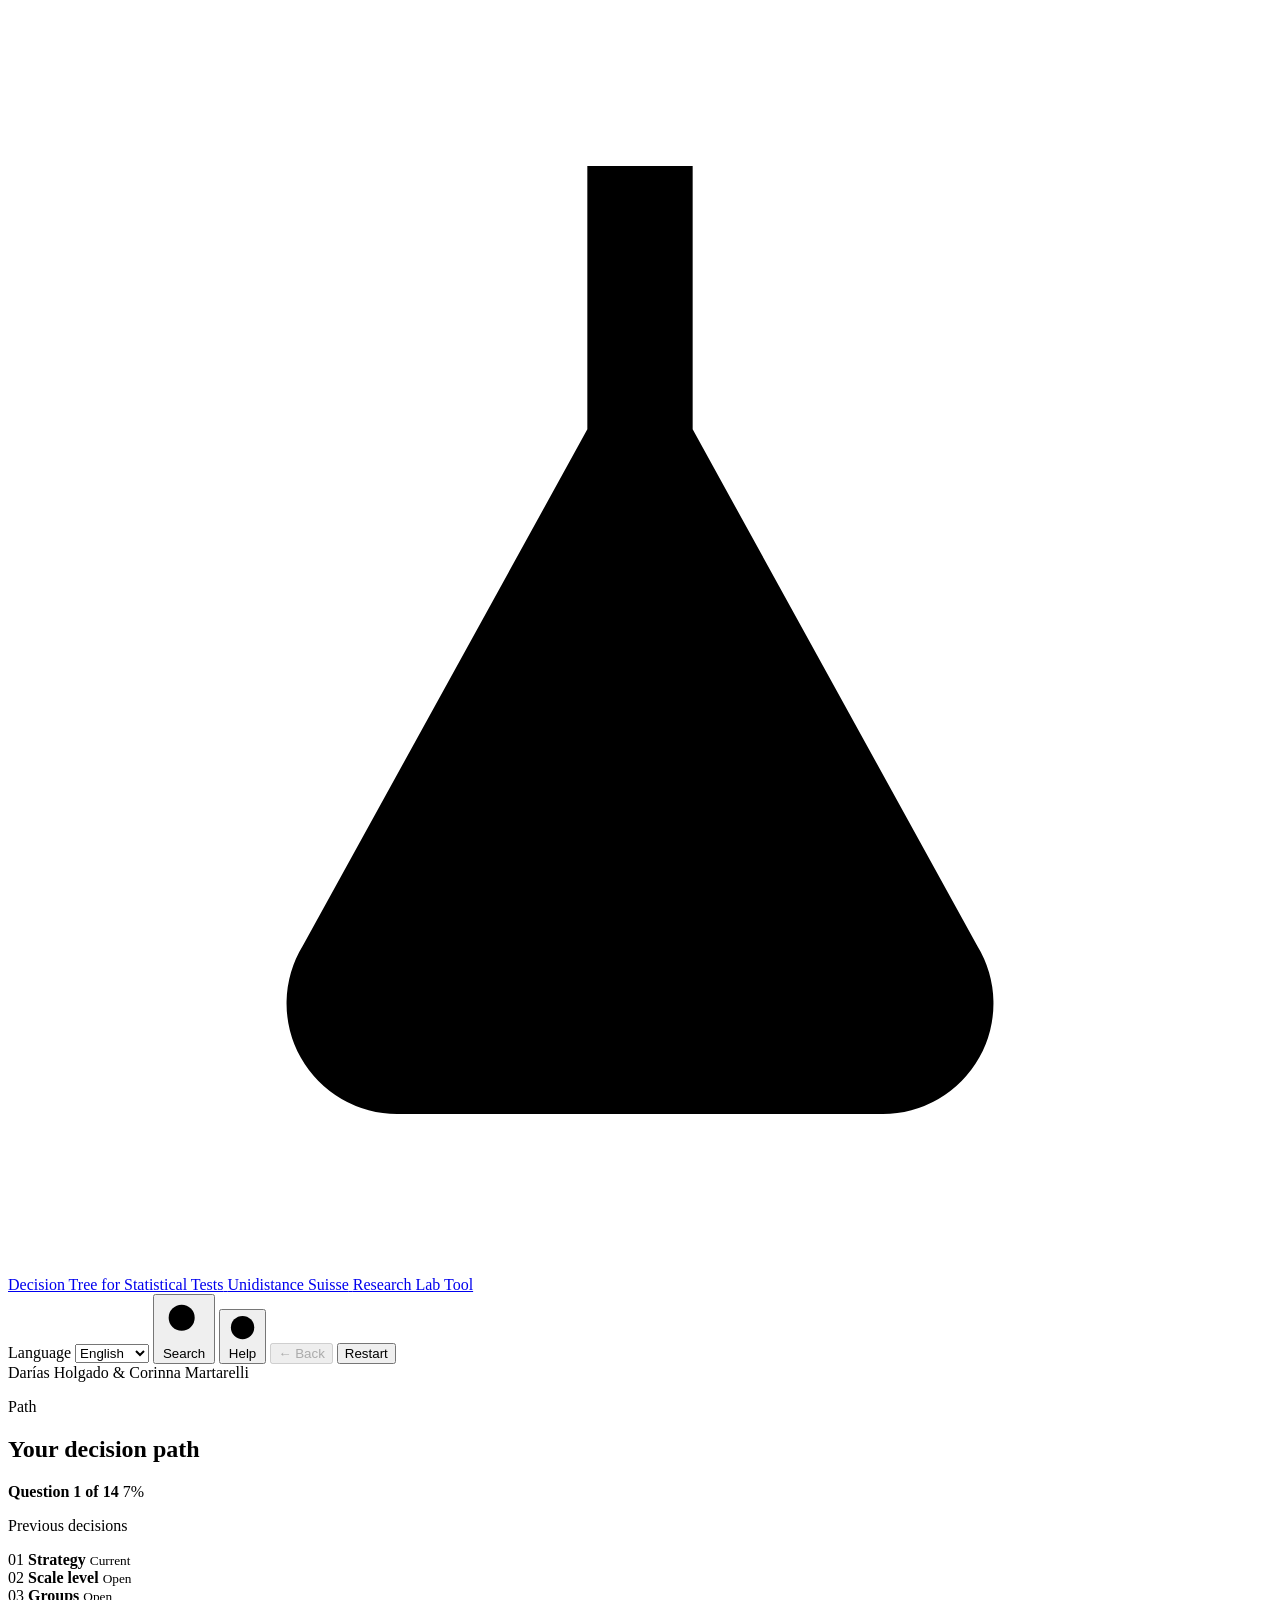
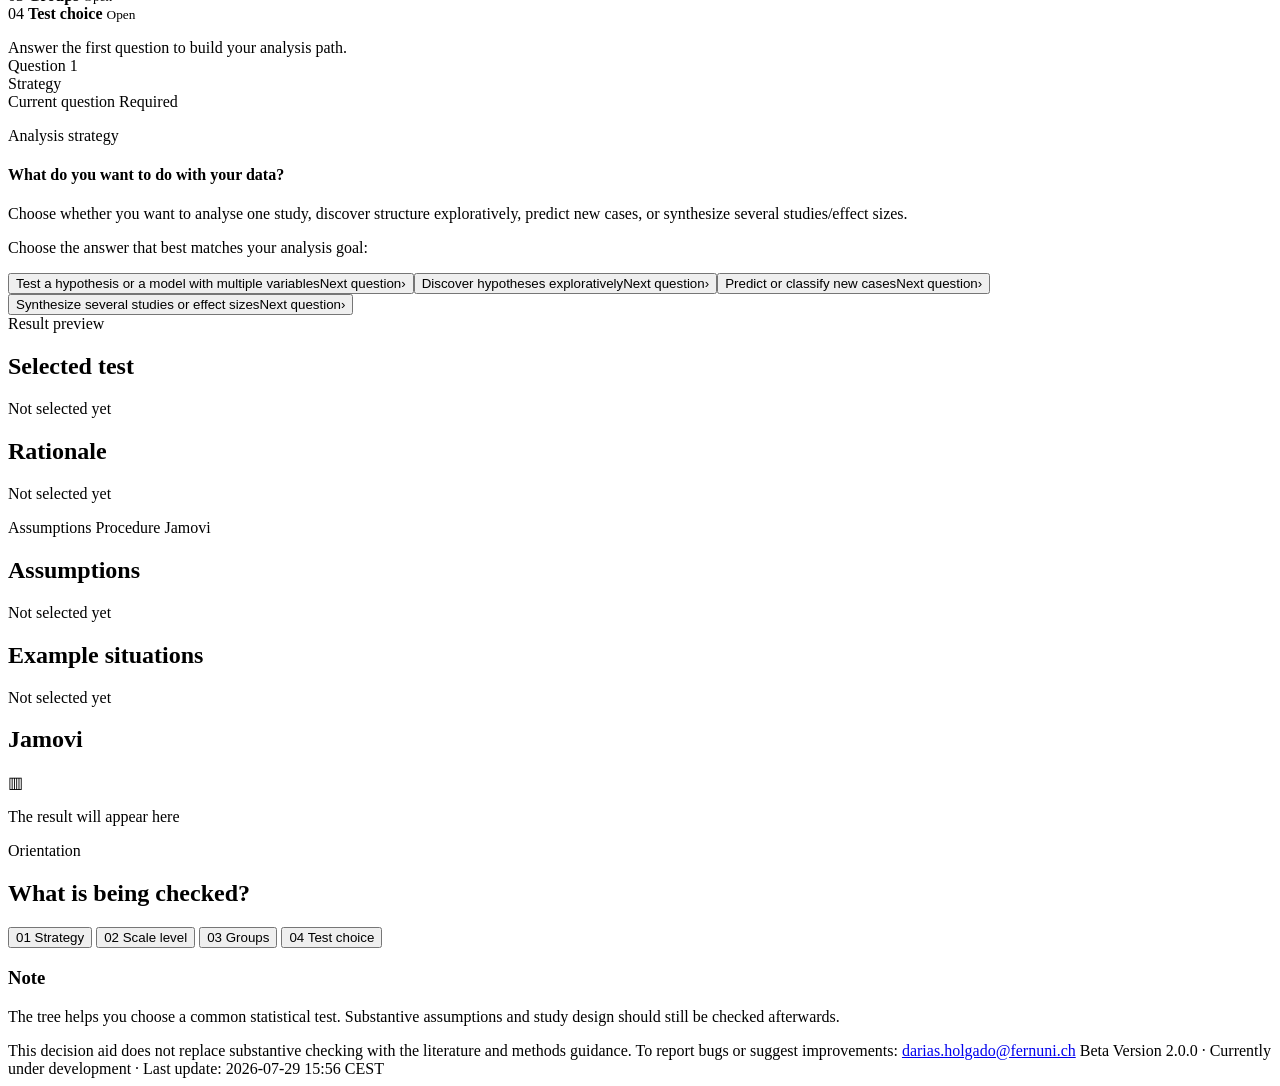
==== index.html @ ed20192e "Update chi-square and nonparametric reporting guidance" ====
<!doctype html>
<html lang="de">
  <head>
    <meta charset="UTF-8" />
    <meta name="viewport" content="width=device-width, initial-scale=1.0" />
    <title>Entscheidungsbaum statistischer Testverfahren</title>
    <link rel="stylesheet" href="styles.css?v=20260802-posthoc-reporting" />
  </head>
  <body>
    <main class="app-shell">
      <header class="topbar">
        <a class="brand" href="#" aria-label="Startseite">
          <span class="brand-mark" aria-hidden="true">
            <svg viewBox="0 0 24 24" aria-hidden="true">
              <path d="M10 3h4" />
              <path d="M11 3v5l-5.4 9.8A2.1 2.1 0 0 0 7.4 21h9.2a2.1 2.1 0 0 0 1.8-3.2L13 8V3" />
              <path d="M8.4 15h7.2" />
              <path d="M10 18h4" />
            </svg>
          </span>
          <span class="brand-copy">
            <span data-i18n="appTitle">Entscheidungsbaum statistischer Testverfahren</span>
            <span data-i18n="institutionLabel">Institut für Psychologie &amp; Sportwissenschaft</span>
          </span>
          <span class="tool-badge" data-i18n="toolBadge">Research Lab Tool</span>
        </a>

        <nav class="top-actions" aria-label="Werkzeuge">
          <label class="language-control" for="languageSelect">
            <span data-i18n="languageLabel">Sprache</span>
            <select id="languageSelect" aria-label="Sprache wählen">
              <option value="de">Deutsch</option>
              <option value="en">English</option>
              <option value="fr">Français</option>
              <option value="es">Español</option>
              <option value="it">Italiano</option>
            </select>
          </label>
          <button class="icon-button" id="searchButton" type="button" aria-label="Test suchen" title="Test suchen">
            <svg viewBox="0 0 24 24" aria-hidden="true">
              <circle cx="10.8" cy="10.8" r="6.8" />
              <path d="M16 16l4 4" />
            </svg>
            <span data-i18n="searchShort">Suchen</span>
          </button>
          <button class="icon-button" id="helpButton" type="button" aria-label="Hilfe öffnen" title="Hilfe">
            <svg viewBox="0 0 24 24" aria-hidden="true">
              <path d="M9.6 9a2.6 2.6 0 1 1 3.8 2.3c-.9.5-1.4 1.1-1.4 2.2" />
              <path d="M12 17.8h.01" />
              <circle cx="12" cy="12" r="9" />
            </svg>
            <span data-i18n="helpShort">Hilfe</span>
          </button>
          <button class="text-button" id="backButton" type="button">
            <span aria-hidden="true">←</span>
            <span data-i18n="back">Zurück</span>
          </button>
          <button class="text-button primary" id="resetButton" type="button">
            <span data-i18n="reset">Neu starten</span>
          </button>
          <div class="authors-badge" aria-label="Authors">Darías Holgado &amp; Corinna Martarelli</div>
        </nav>
      </header>

      <section class="workspace" aria-label="Interaktiver Entscheidungsbaum">
        <aside class="history-panel" aria-labelledby="historyHeading">
          <div class="panel-heading">
            <p data-i18n="pathLabel">Pfad</p>
            <h2 id="historyHeading" data-i18n="historyHeading">Ihr Entscheidungspfad</h2>
          </div>
          <div class="path-progress">
            <div>
              <strong id="pathProgressLabel">Frage 1</strong>
              <span id="pathProgressPercent">8%</span>
            </div>
            <div class="progress-track compact" aria-hidden="true">
              <span id="pathProgressFill"></span>
            </div>
          </div>
          <p class="rail-label" data-i18n="previousDecisionsLabel">Bisherige Entscheidungen</p>
          <div class="lab-path-steps" aria-hidden="true">
            <div class="lab-path-step active" data-stage="goal">
              <span>01</span>
              <strong data-i18n="matrixGoal">Strategie</strong>
              <small data-i18n="stageCurrent">Aktuell</small>
            </div>
            <div class="lab-path-step" data-stage="scale">
              <span>02</span>
              <strong data-i18n="matrixScale">Skalenniveau</strong>
              <small data-i18n="stageOpen">Noch offen</small>
            </div>
            <div class="lab-path-step" data-stage="groups">
              <span>03</span>
              <strong data-i18n="matrixGroups">Gruppen</strong>
              <small data-i18n="stageOpen">Noch offen</small>
            </div>
            <div class="lab-path-step" data-stage="result">
              <span>04</span>
              <strong data-i18n="matrixResult">Testwahl</strong>
              <small data-i18n="stageOpen">Noch offen</small>
            </div>
          </div>
          <ol class="history-list" id="historyList"></ol>
          <div class="empty-history" id="emptyHistory" data-i18n="emptyHistory">
            Beantworten Sie die erste Frage, um Ihren Analysepfad aufzubauen.
          </div>
        </aside>

        <section class="decision-stage">
          <div class="progress-strip">
            <span id="stepLabel">Frage 1</span>
            <div class="progress-track" aria-hidden="true">
              <span id="progressFill"></span>
            </div>
            <span id="modeLabel">Start</span>
          </div>

          <article class="question-panel" id="questionPanel">
            <div class="panel-topline">
              <span data-i18n="currentQuestionLabel">Aktuelle Frage</span>
              <span class="required-badge" data-i18n="requiredBadge">Pflichtangabe</span>
            </div>
            <div class="current-node">
              <div class="node-marker" aria-hidden="true">
                <span></span>
              </div>
              <div class="question-copy">
                <p class="section-label" id="questionArea">Ausgangspunkt</p>
                <h1 id="questionText"></h1>
                <p id="questionHint"></p>
              </div>
            </div>

            <div class="tree-junction" aria-hidden="true">
              <span></span>
            </div>

            <p class="answer-instruction" data-i18n="answerInstruction">Wählen Sie die Antwort, die am besten zu Ihrem Analyseziel passt:</p>
            <div class="answers" id="answers"></div>
          </article>

          <article class="method-preview" id="methodPreview">
            <div class="panel-topline">
              <span data-i18n="previewHeading">Ergebnisvorschau</span>
            </div>
            <div class="preview-grid">
              <section>
                <h2 data-i18n="selectedTestLabel">Ausgewählter Test</h2>
                <p data-i18n="previewPlaceholder">Noch nicht ausgewählt</p>
                <h2 data-i18n="reasonLabel">Begründung</h2>
                <p data-i18n="previewPlaceholder">Noch nicht ausgewählt</p>
              </section>
              <section>
                <div class="preview-tabs" aria-hidden="true">
                  <span data-i18n="assumptionsHeading">Voraussetzungen</span>
                  <span data-i18n="procedureHeading">Umsetzung</span>
                  <span>Jamovi</span>
                </div>
                <div class="preview-box">
                  <h2 data-i18n="assumptionsHeading">Voraussetzungen</h2>
                  <p data-i18n="previewPlaceholder">Noch nicht ausgewählt</p>
                  <h2 data-i18n="scenarioHeading">Beispielsituationen</h2>
                  <p data-i18n="previewPlaceholder">Noch nicht ausgewählt</p>
                </div>
              </section>
              <section class="preview-screenshot">
                <h2>Jamovi</h2>
                <div>
                  <span aria-hidden="true">▥</span>
                  <p data-i18n="screenshotPreviewPlaceholder">Screenshot wird hier angezeigt</p>
                </div>
              </section>
            </div>
          </article>

          <article class="result-panel" id="resultPanel" hidden>
            <div class="result-node">
              <div class="node-marker result-marker" aria-hidden="true">
                <span></span>
              </div>
              <div class="result-heading">
                <p class="section-label" data-i18n="recommendedLabel">Empfohlenes Verfahren</p>
                <h1 id="resultTitle"></h1>
                <p id="resultSummary"></p>
              </div>
            </div>
            <div class="result-grid">
              <section>
                <h2 data-i18n="assumptionsHeading">Voraussetzungen</h2>
                <ul id="assumptionsList"></ul>
              </section>
              <section class="procedure-section">
                <div class="procedure-heading">
                  <h2 data-i18n="procedureHeading">Umsetzung</h2>
                  <label class="procedure-control" for="procedureSelect">
                    <span data-i18n="procedureToolLabel">Ausgabe</span>
                    <select id="procedureSelect">
                      <option value="jamovi">Jamovi</option>
                      <option value="r">R</option>
                    </select>
                  </label>
                </div>
                <pre class="procedure-output"><code id="procedureOutput"></code></pre>
              </section>
              <section class="scenario-section" id="scenarioSection">
                <h2 data-i18n="scenarioHeading">Beispielsituationen</h2>
                <div class="scenario-list" id="scenarioList"></div>
              </section>
              <section class="apa-section" id="apaSection">
                <h2 id="apaHeading">APA-Bericht</h2>
                <div class="apa-list" id="apaReportList"></div>
              </section>
            </div>
            <figure class="jamovi-screenshot" id="jamoviScreenshot" hidden>
              <img id="jamoviScreenshotImage" alt="">
              <figcaption id="jamoviScreenshotCaption" data-i18n="jamoviScreenshotCaption">Jamovi-GUI-Screenshot für dieses Verfahren.</figcaption>
            </figure>
            <div class="result-actions">
              <button class="text-button primary" id="copyButton" type="button" data-i18n="copyResult">Ergebnis kopieren</button>
              <button class="text-button" id="exploreButton" type="button" data-i18n="exploreAlternatives">Alternativen ansehen</button>
            </div>
          </article>
        </section>

        <aside class="reference-panel" aria-label="Orientierung">
          <div class="panel-heading">
            <p data-i18n="orientationLabel">Orientierung</p>
            <h2 data-i18n="orientationHeading">Was wird geprüft?</h2>
          </div>
          <div class="reference-matrix">
            <button class="matrix-cell active" type="button" data-jump="goal">
              <span>01</span>
              <span data-i18n="matrixGoal">Strategie</span>
            </button>
            <button class="matrix-cell" type="button" data-jump="scale">
              <span>02</span>
              <span data-i18n="matrixScale">Skalenniveau</span>
            </button>
            <button class="matrix-cell" type="button" data-jump="groups">
              <span>03</span>
              <span data-i18n="matrixGroups">Gruppen</span>
            </button>
            <button class="matrix-cell" type="button" data-jump="result">
              <span>04</span>
              <span data-i18n="matrixResult">Testwahl</span>
            </button>
          </div>
          <div class="note-box">
            <h3 data-i18n="noteHeading">Hinweis</h3>
            <p data-i18n="noteText">
              Der Baum unterstützt bei der Auswahl eines üblichen statistischen Tests.
              Fachliche Annahmen und Studiendesign sollten anschließend geprüft werden.
            </p>
          </div>
        </aside>
      </section>
      <footer class="lab-footer">
        <span data-i18n="footerNote">Diese Entscheidungshilfe ersetzt nicht die inhaltliche Prüfung durch Fachliteratur und Methodenlehre.</span>
        <span class="footer-contact">
          <span data-i18n="footerContact">Fehler oder Verbesserungsvorschläge:</span>
          <a href="mailto:darias.holgado@fernuni.ch">darias.holgado@fernuni.ch</a>
        </span>
        <span>Beta Version 2.0.0 · Currently under development · Last update: 2026-07-29 15:56 CEST</span>
      </footer>
    </main>

    <dialog class="search-dialog" id="searchDialog" aria-labelledby="searchTitle">
      <button class="icon-button close-dialog" id="closeSearchButton" type="button" aria-label="Suche schließen" title="Schließen">
        <svg viewBox="0 0 24 24" aria-hidden="true">
          <path d="M6 6l12 12" />
          <path d="M18 6L6 18" />
        </svg>
      </button>
      <h2 id="searchTitle" data-i18n="searchTitle">Test direkt suchen</h2>
      <p data-i18n="searchIntro">Suchen Sie nach einem Test oder Verfahren und öffnen Sie die Empfehlung direkt.</p>
      <label class="search-field" for="searchInput">
        <span data-i18n="searchLabel">Test oder Stichwort</span>
        <input id="searchInput" type="search" autocomplete="off" spellcheck="false" />
      </label>
      <div class="search-results" id="searchResults" role="listbox"></div>
      <p class="search-empty" id="searchEmpty" data-i18n="searchEmpty" hidden>Kein passender Test gefunden.</p>
    </dialog>

    <dialog class="help-dialog" id="helpDialog" aria-labelledby="helpTitle">
      <button class="icon-button close-dialog" id="closeHelpButton" type="button" aria-label="Hilfe schließen" title="Schließen">
        <svg viewBox="0 0 24 24" aria-hidden="true">
          <path d="M6 6l12 12" />
          <path d="M18 6L6 18" />
        </svg>
      </button>
      <h2 id="helpTitle" data-i18n="helpTitle">So verwenden Sie den Entscheidungsbaum</h2>
      <p data-i18n="helpIntro">
        Wählen Sie jeweils die Antwort, die zu Ihrer Forschungsfrage passt. Der
        Pfad links bleibt sichtbar, damit Sie nachvollziehen können, warum ein
        Test vorgeschlagen wird.
      </p>
      <div class="help-columns">
        <section>
          <h3 data-i18n="helpGoodHeading">Gute Eingaben</h3>
          <p data-i18n="helpGoodText">Klären Sie vorab abhängige Variable, Skalenniveau, Anzahl Gruppen und ob Messungen verbunden sind.</p>
        </section>
        <section>
          <h3 data-i18n="helpLimitsHeading">Grenzen</h3>
          <p data-i18n="helpLimitsText">Der Baum ersetzt keine Prüfung von Verteilung, Stichprobengröße, Ausreißern oder Modellannahmen.</p>
        </section>
      </div>
    </dialog>

    <dialog class="assumption-dialog" id="assumptionDialog" aria-labelledby="assumptionDialogTitle">
      <button class="icon-button close-dialog" id="closeAssumptionButton" type="button" aria-label="Close assumption details" title="Close">
        <svg viewBox="0 0 24 24" aria-hidden="true">
          <path d="M6 6l12 12" />
          <path d="M18 6L6 18" />
        </svg>
      </button>
      <p class="dialog-kicker" id="assumptionDialogKicker">Assumption</p>
      <h2 id="assumptionDialogTitle"></h2>
      <p class="assumption-dialog-summary" id="assumptionDialogSummary"></p>
      <section class="assumption-dialog-section" id="assumptionCheckSection" hidden>
        <h3 id="assumptionCheckHeading">How to check</h3>
        <p id="assumptionCheckText"></p>
      </section>
      <section class="assumption-dialog-section" id="assumptionReportSection" hidden>
        <h3 id="assumptionReportHeading">What to report</h3>
        <p id="assumptionReportText"></p>
      </section>
    </dialog>

    <div class="toast" id="toast" role="status" aria-live="polite"></div>
    <script src="translations-extra.js?v=20260802-posthoc-reporting"></script>
    <script src="scenarios.js?v=20260802-posthoc-reporting"></script>
    <script src="procedure-translations.js?v=20260802-posthoc-reporting"></script>
    <script src="apa-reporting.js?v=20260802-posthoc-reporting"></script>
    <script src="assumptions-details.js?v=20260802-posthoc-reporting"></script>
    <script src="app.js?v=20260802-posthoc-reporting"></script>
  </body>
</html>
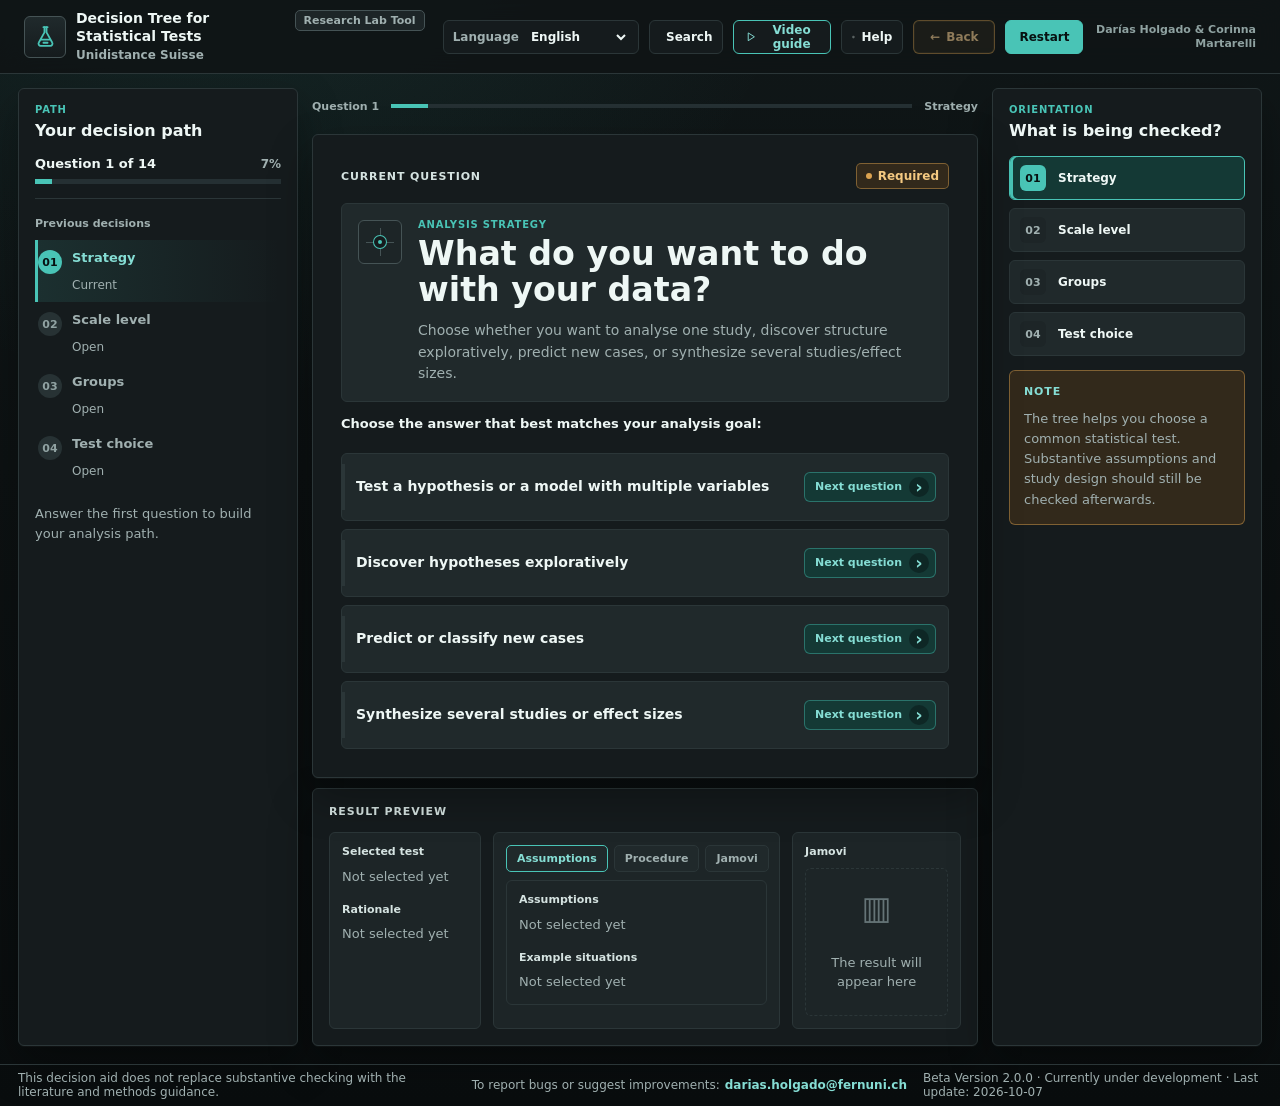
==== commit 9270bbad: "Add multilingual video guide to website" ====
--- a/index.html
+++ b/index.html
@@ -4,7 +4,7 @@
     <meta charset="UTF-8" />
     <meta name="viewport" content="width=device-width, initial-scale=1.0" />
     <title>Entscheidungsbaum statistischer Testverfahren</title>
-    <link rel="stylesheet" href="styles.css?v=20260802-posthoc-reporting" />
+    <link rel="stylesheet" href="styles.css?v=20261007-video-guide" />
   </head>
   <body>
     <main class="app-shell">
@@ -43,6 +43,12 @@
             </svg>
             <span data-i18n="searchShort">Suchen</span>
           </button>
+          <button class="icon-button" id="videoGuideButton" type="button" aria-label="Videoanleitung" title="Videoanleitung">
+            <svg viewBox="0 0 24 24" aria-hidden="true">
+              <path d="M8 5v14l11-7z" />
+            </svg>
+            <span data-i18n="videoGuideShort">Video</span>
+          </button>
           <button class="icon-button" id="helpButton" type="button" aria-label="Hilfe öffnen" title="Hilfe">
             <svg viewBox="0 0 24 24" aria-hidden="true">
               <path d="M9.6 9a2.6 2.6 0 1 1 3.8 2.3c-.9.5-1.4 1.1-1.4 2.2" />
@@ -260,7 +266,7 @@
           <span data-i18n="footerContact">Fehler oder Verbesserungsvorschläge:</span>
           <a href="mailto:darias.holgado@fernuni.ch">darias.holgado@fernuni.ch</a>
         </span>
-        <span>Beta Version 2.0.0 · Currently under development · Last update: 2026-07-29 15:56 CEST</span>
+        <span>Beta Version 2.0.0 · Currently under development · Last update: 2026-10-07</span>
       </footer>
     </main>
 
@@ -294,6 +300,11 @@
         Pfad links bleibt sichtbar, damit Sie nachvollziehen können, warum ein
         Test vorgeschlagen wird.
       </p>
+      <div class="guide-video-block">
+        <h3 id="videoGuideHeading" data-i18n="videoGuideTitle">Videoanleitung</h3>
+        <video id="guideVideo" controls preload="none" playsinline poster="assets/video/guide-poster-en.jpg" aria-labelledby="videoGuideHeading"></video>
+        <p id="videoLanguageNote" hidden></p>
+      </div>
       <div class="help-columns">
         <section>
           <h3 data-i18n="helpGoodHeading">Gute Eingaben</h3>
@@ -327,11 +338,11 @@
     </dialog>
 
     <div class="toast" id="toast" role="status" aria-live="polite"></div>
-    <script src="translations-extra.js?v=20260802-posthoc-reporting"></script>
+    <script src="translations-extra.js?v=20261007-video-guide"></script>
     <script src="scenarios.js?v=20260802-posthoc-reporting"></script>
     <script src="procedure-translations.js?v=20260802-posthoc-reporting"></script>
     <script src="apa-reporting.js?v=20260802-posthoc-reporting"></script>
     <script src="assumptions-details.js?v=20260802-posthoc-reporting"></script>
-    <script src="app.js?v=20260802-posthoc-reporting"></script>
+    <script src="app.js?v=20261007-video-guide"></script>
   </body>
 </html>
--- a/styles.css
+++ b/styles.css
@@ -0,0 +1,1767 @@
+:root {
+  color-scheme: dark;
+  --bg: #0d1213;
+  --surface: #151b1d;
+  --surface-soft: #1d2527;
+  --surface-raised: #20292b;
+  --ink: #eef7f5;
+  --muted: #a0b0b0;
+  --line: #2b3638;
+  --line-strong: #455355;
+  --teal: #49c4b6;
+  --teal-strong: #85ddd4;
+  --teal-soft: #143935;
+  --amber: #dca350;
+  --amber-soft: #32291b;
+  --red: #dc6e62;
+  --shadow: 0 18px 44px rgba(0, 0, 0, 0.32);
+  --radius: 6px;
+  --font: Inter, ui-sans-serif, system-ui, -apple-system, BlinkMacSystemFont, "Segoe UI", sans-serif;
+}
+
+* {
+  box-sizing: border-box;
+}
+
+[hidden] {
+  display: none !important;
+}
+
+html {
+  min-height: 100%;
+  background: var(--bg);
+}
+
+body {
+  min-height: 100vh;
+  width: 100%;
+  max-width: 100%;
+  margin: 0;
+  background:
+    radial-gradient(circle at 18% -18%, rgba(73, 196, 182, 0.12), transparent 36%),
+    linear-gradient(180deg, #101718 0%, var(--bg) 42%, #090d0e 100%);
+  color: var(--ink);
+  font-family: var(--font);
+  letter-spacing: 0;
+  overflow-x: hidden;
+}
+
+button {
+  font: inherit;
+}
+
+.app-shell {
+  min-height: 100vh;
+  width: 100%;
+  max-width: 100vw;
+  overflow-x: hidden;
+  display: grid;
+  grid-template-rows: auto 1fr auto;
+}
+
+.topbar {
+  min-height: 58px;
+  padding: 10px 24px;
+  display: flex;
+  align-items: center;
+  justify-content: space-between;
+  gap: 18px;
+  background: rgba(15, 21, 22, 0.94);
+  border-bottom: 1px solid var(--line);
+  backdrop-filter: blur(14px);
+  position: sticky;
+  top: 0;
+  z-index: 5;
+}
+
+.brand {
+  display: inline-flex;
+  align-items: center;
+  gap: 10px;
+  min-width: 0;
+  color: var(--ink);
+  font-size: 14px;
+  font-weight: 760;
+  line-height: 1.25;
+  text-decoration: none;
+}
+
+.brand-copy {
+  display: grid;
+  gap: 3px;
+  min-width: 0;
+}
+
+.brand-copy span:first-child {
+  color: var(--ink);
+  font-weight: 780;
+  overflow-wrap: anywhere;
+}
+
+.brand-copy span:last-child {
+  color: var(--muted);
+  font-size: 12px;
+  font-weight: 560;
+}
+
+.brand-mark {
+  width: 42px;
+  height: 42px;
+  flex: 0 0 42px;
+  display: grid;
+  place-items: center;
+  border: 1px solid var(--line-strong);
+  border-radius: var(--radius);
+  background: linear-gradient(180deg, #202a2c, var(--surface));
+  position: relative;
+}
+
+.brand-mark svg {
+  width: 25px;
+  height: 25px;
+  fill: none;
+  stroke: var(--teal);
+  stroke-width: 1.7;
+  stroke-linecap: round;
+  stroke-linejoin: round;
+}
+
+.tool-badge {
+  align-self: start;
+  padding: 3px 8px;
+  border: 1px solid var(--line-strong);
+  border-radius: 5px;
+  background: var(--surface-soft);
+  color: var(--muted);
+  font-size: 11px;
+  font-weight: 760;
+  line-height: 1.2;
+  white-space: nowrap;
+}
+
+.top-actions,
+.result-actions {
+  display: flex;
+  align-items: center;
+  gap: 10px;
+  min-width: 0;
+}
+
+.authors-badge {
+  max-width: 210px;
+  color: #8fa2a1;
+  font-size: 11px;
+  font-weight: 680;
+  line-height: 1.25;
+  text-align: right;
+}
+
+.language-control {
+  min-height: 34px;
+  display: inline-flex;
+  align-items: center;
+  gap: 8px;
+  padding: 0 9px;
+  border: 1px solid var(--line);
+  border-radius: var(--radius);
+  background: var(--surface);
+  color: var(--muted);
+  font-size: 12px;
+  font-weight: 720;
+}
+
+.language-control select {
+  min-width: 102px;
+  border: 0;
+  background: transparent;
+  color: var(--ink);
+  font: inherit;
+  font-weight: 760;
+  outline: none;
+}
+
+.icon-button,
+.text-button {
+  min-height: 34px;
+  border: 1px solid var(--line);
+  border-radius: var(--radius);
+  background: var(--surface);
+  color: var(--ink);
+  cursor: pointer;
+  transition: border-color 160ms ease, transform 160ms ease, background 160ms ease, color 160ms ease;
+}
+
+.icon-button {
+  width: auto;
+  min-width: 34px;
+  display: inline-flex;
+  align-items: center;
+  justify-content: center;
+  gap: 7px;
+  padding: 0 10px;
+  font-size: 12px;
+  font-weight: 720;
+}
+
+.icon-button svg {
+  width: 18px;
+  height: 18px;
+  fill: none;
+  stroke: currentColor;
+  stroke-width: 1.8;
+  stroke-linecap: round;
+  stroke-linejoin: round;
+}
+
+.text-button {
+  padding: 0 13px;
+  font-size: 12px;
+  font-weight: 720;
+}
+
+#backButton {
+  display: inline-flex;
+  align-items: center;
+  justify-content: center;
+  gap: 6px;
+  min-width: 82px;
+  background: rgba(220, 163, 80, 0.14);
+  border-color: var(--amber);
+  color: #ffe3b5;
+  font-weight: 800;
+  box-shadow: inset 0 0 0 1px rgba(220, 163, 80, 0.18), 0 0 0 1px rgba(220, 163, 80, 0.08);
+}
+
+#backButton:hover,
+#backButton:focus-visible {
+  background: rgba(220, 163, 80, 0.22);
+  border-color: #f0bf73;
+  color: #fff0d6;
+  outline: none;
+}
+
+.text-button.primary {
+  background: var(--teal);
+  border-color: var(--teal);
+  color: #071111;
+}
+
+.icon-button:hover,
+.text-button:hover,
+.matrix-cell:hover {
+  border-color: var(--teal);
+  transform: none;
+}
+
+#videoGuideButton {
+  border-color: var(--teal);
+  color: var(--teal-strong);
+}
+
+.icon-button:disabled,
+.text-button:disabled {
+  color: #5b686a;
+  cursor: not-allowed;
+  transform: none;
+}
+
+#backButton:disabled {
+  background: rgba(220, 163, 80, 0.06);
+  border-color: rgba(220, 163, 80, 0.36);
+  color: #8f7b5a;
+  box-shadow: inset 0 0 0 1px rgba(220, 163, 80, 0.06);
+}
+
+.text-button.primary:hover {
+  background: var(--teal-strong);
+}
+
+.workspace {
+  display: grid;
+  grid-template-columns: minmax(220px, 280px) minmax(0, 1fr) minmax(220px, 270px);
+  gap: 14px;
+  padding: 14px 18px 18px;
+  min-width: 0;
+}
+
+.history-panel,
+.reference-panel,
+.question-panel,
+.result-panel,
+.method-preview {
+  background: var(--surface);
+  border: 1px solid var(--line);
+  border-radius: var(--radius);
+  box-shadow: 0 1px 0 rgba(255, 255, 255, 0.03), var(--shadow);
+}
+
+.history-panel,
+.reference-panel {
+  padding: 16px;
+  min-height: 0;
+}
+
+.panel-heading p,
+.section-label {
+  margin: 0 0 6px;
+  color: var(--teal);
+  font-size: 10px;
+  font-weight: 780;
+  line-height: 1;
+  text-transform: uppercase;
+  letter-spacing: 0.08em;
+}
+
+.panel-heading h2 {
+  margin: 0 0 16px;
+  font-size: 16px;
+  line-height: 1.2;
+}
+
+.history-list {
+  list-style: none;
+  padding: 0;
+  margin: 0;
+  display: grid;
+  gap: 10px;
+  counter-reset: step;
+}
+
+.history-list li {
+  display: grid;
+  gap: 5px;
+  padding: 10px 0 10px 26px;
+  border-top: 1px solid var(--line);
+  position: relative;
+}
+
+.history-list li::before {
+  counter-increment: step;
+  content: counter(step);
+  width: 18px;
+  height: 18px;
+  display: grid;
+  place-items: center;
+  border-radius: 5px;
+  background: var(--teal-soft);
+  color: var(--teal-strong);
+  font-size: 11px;
+  font-weight: 820;
+  position: absolute;
+  left: 0;
+  top: 10px;
+}
+
+.history-list li::after {
+  content: "";
+  width: 1px;
+  height: calc(100% + 10px);
+  background: var(--line);
+  position: absolute;
+  left: 9px;
+  top: 28px;
+}
+
+.history-list li:last-child::after {
+  display: none;
+}
+
+.history-question {
+  color: var(--muted);
+  font-size: 12px;
+  line-height: 1.4;
+}
+
+.history-answer {
+  color: var(--ink);
+  font-size: 13px;
+  font-weight: 760;
+  line-height: 1.35;
+}
+
+.empty-history,
+.note-box {
+  color: var(--muted);
+  font-size: 13px;
+  line-height: 1.55;
+}
+
+.path-progress {
+  display: grid;
+  gap: 8px;
+  margin: 4px 0 18px;
+  padding-bottom: 14px;
+  border-bottom: 1px solid var(--line);
+}
+
+.path-progress > div:first-child {
+  display: flex;
+  align-items: center;
+  justify-content: space-between;
+  gap: 12px;
+  color: var(--ink);
+  font-size: 13px;
+}
+
+.path-progress span {
+  color: var(--muted);
+  font-size: 12px;
+  font-weight: 760;
+}
+
+.progress-track.compact {
+  height: 5px;
+}
+
+.rail-label {
+  margin: 0 0 10px;
+  color: var(--muted);
+  font-size: 11px;
+  font-weight: 760;
+}
+
+.lab-path-steps {
+  display: grid;
+  gap: 0;
+  margin-bottom: 16px;
+}
+
+.lab-path-step {
+  display: grid;
+  grid-template-columns: 24px minmax(0, 1fr);
+  gap: 8px 10px;
+  padding: 10px 10px 10px 0;
+  border-left: 3px solid transparent;
+  color: var(--muted);
+}
+
+.lab-path-step span {
+  width: 24px;
+  height: 24px;
+  display: grid;
+  place-items: center;
+  border-radius: 50%;
+  background: #273234;
+  color: #91a3a3;
+  font-size: 11px;
+  font-weight: 820;
+}
+
+.lab-path-step strong {
+  min-width: 0;
+  color: inherit;
+  font-size: 13px;
+  line-height: 1.25;
+}
+
+.lab-path-step small {
+  grid-column: 2;
+  margin-top: -4px;
+  color: var(--muted);
+  font-size: 12px;
+}
+
+.lab-path-step.active {
+  border-left-color: var(--teal);
+  color: var(--teal-strong);
+  background: linear-gradient(90deg, rgba(73, 196, 182, 0.12), transparent);
+}
+
+.lab-path-step.active span {
+  background: var(--teal);
+  color: #071111;
+}
+
+.lab-path-step.complete span {
+  background: var(--teal-soft);
+  color: var(--teal-strong);
+}
+
+.decision-stage {
+  min-width: 0;
+  display: grid;
+  grid-template-rows: auto auto auto;
+  gap: 10px;
+}
+
+.progress-strip {
+  min-height: 36px;
+  display: grid;
+  grid-template-columns: auto 1fr auto;
+  align-items: center;
+  gap: 12px;
+  color: var(--muted);
+  font-size: 11px;
+  font-weight: 760;
+}
+
+.progress-track {
+  height: 4px;
+  border-radius: 0;
+  background: #253033;
+  overflow: hidden;
+}
+
+.progress-track span {
+  display: block;
+  width: 8%;
+  height: 100%;
+  background: var(--teal);
+  border-radius: inherit;
+  transition: width 260ms ease;
+}
+
+.question-panel,
+.result-panel {
+  min-height: 100%;
+  min-width: 0;
+  padding: clamp(18px, 2.5vw, 28px);
+  display: grid;
+  align-content: start;
+  position: relative;
+  overflow: hidden;
+}
+
+.method-preview {
+  padding: 16px;
+}
+
+.panel-topline {
+  display: flex;
+  align-items: center;
+  justify-content: space-between;
+  gap: 12px;
+  margin-bottom: 14px;
+  color: #d5e3e1;
+  font-size: 11px;
+  font-weight: 820;
+  text-transform: uppercase;
+  letter-spacing: 0.08em;
+}
+
+.required-badge {
+  display: inline-flex;
+  align-items: center;
+  gap: 6px;
+  padding: 5px 9px;
+  border: 1px solid rgba(220, 163, 80, 0.46);
+  border-radius: 5px;
+  background: var(--amber-soft);
+  color: #f4c981;
+  text-transform: none;
+  letter-spacing: 0;
+  font-size: 12px;
+}
+
+.required-badge::before {
+  content: "";
+  width: 6px;
+  height: 6px;
+  border-radius: 50%;
+  background: var(--amber);
+}
+
+.answer-instruction {
+  margin: 14px 0 10px;
+  color: var(--ink);
+  font-size: 13px;
+  font-weight: 760;
+}
+
+.question-panel::before,
+.result-panel::before {
+  display: none;
+}
+
+.node-marker {
+  width: 44px;
+  height: 44px;
+  display: grid;
+  place-items: center;
+  border: 1px solid var(--line-strong);
+  border-radius: var(--radius);
+  background: var(--surface-soft);
+  position: relative;
+  flex: 0 0 44px;
+}
+
+.node-marker::before,
+.node-marker::after {
+  content: "";
+  position: absolute;
+  background: var(--line-strong);
+}
+
+.node-marker::before {
+  width: 1px;
+  height: 28px;
+}
+
+.node-marker::after {
+  width: 28px;
+  height: 1px;
+}
+
+.node-marker span {
+  width: 12px;
+  height: 12px;
+  border-radius: 50%;
+  background: var(--teal);
+  border: 4px solid var(--surface);
+  box-shadow: 0 0 0 1px var(--teal);
+  z-index: 1;
+}
+
+.current-node,
+.result-node {
+  display: grid;
+  grid-template-columns: 44px minmax(0, 1fr);
+  gap: 16px;
+  align-items: start;
+  width: 100%;
+  margin: 0;
+  padding: 16px;
+  border: 1px solid var(--line);
+  border-radius: var(--radius);
+  background: var(--surface-raised);
+  position: relative;
+  z-index: 1;
+}
+
+.current-node::before,
+.result-node::before {
+  display: none;
+}
+
+.question-copy,
+.result-heading {
+  max-width: 760px;
+  min-width: 0;
+  position: relative;
+  z-index: 1;
+}
+
+.question-copy h1,
+.result-heading h1 {
+  margin: 0;
+  font-size: clamp(24px, 2.6vw, 34px);
+  line-height: 1.08;
+  letter-spacing: 0;
+  overflow-wrap: anywhere;
+}
+
+.question-copy p:not(.section-label),
+.result-heading p:not(.section-label) {
+  max-width: 720px;
+  margin: 12px 0 0;
+  color: var(--muted);
+  font-size: 14px;
+  line-height: 1.55;
+}
+
+.answers {
+  --branch-count: 2;
+  display: grid;
+  grid-template-columns: 1fr;
+  gap: 8px;
+  margin-top: 12px;
+  padding-top: 0;
+  position: relative;
+  z-index: 1;
+}
+
+.answers::before {
+  display: none;
+}
+
+.answer-button {
+  min-height: 68px;
+  display: grid;
+  grid-template-columns: minmax(0, 1fr) auto;
+  align-items: center;
+  gap: 12px;
+  padding: 12px 12px 12px 14px;
+  border: 1px solid var(--line);
+  border-radius: var(--radius);
+  background: var(--surface-raised);
+  color: var(--ink);
+  text-align: left;
+  cursor: pointer;
+  transition: border-color 160ms ease, box-shadow 160ms ease, transform 160ms ease, background 160ms ease;
+  position: relative;
+}
+
+.answer-button::before {
+  content: "";
+  width: 3px;
+  height: calc(100% - 20px);
+  background: var(--line);
+  position: absolute;
+  left: 0;
+  top: 10px;
+}
+
+.answer-button::after {
+  display: none;
+}
+
+.answer-button.branch-result {
+  border-color: rgba(220, 163, 80, 0.52);
+  background: var(--amber-soft);
+}
+
+.answer-button.branch-result::before {
+  background: var(--amber);
+}
+
+.answer-button.branch-result .branch-action {
+  background: var(--amber-soft);
+  border-color: rgba(220, 163, 80, 0.52);
+  color: #f2c578;
+}
+
+.branch-copy {
+  min-width: 0;
+}
+
+.branch-label {
+  display: block;
+  font-size: 14px;
+  font-weight: 820;
+  line-height: 1.35;
+}
+
+.branch-action {
+  min-height: 30px;
+  display: inline-flex;
+  align-items: center;
+  gap: 7px;
+  justify-self: end;
+  padding: 0 6px 0 10px;
+  border: 1px solid rgba(73, 196, 182, 0.42);
+  border-radius: var(--radius);
+  background: var(--teal-soft);
+  color: var(--teal-strong);
+  font-size: 11px;
+  font-weight: 820;
+  line-height: 1;
+  white-space: nowrap;
+}
+
+.branch-arrow {
+  width: 20px;
+  height: 20px;
+  display: grid;
+  place-items: center;
+  border-radius: 50%;
+  background: rgba(8, 15, 16, 0.42);
+  color: currentColor;
+  font-size: 18px;
+  line-height: 1;
+}
+
+.tree-junction {
+  display: none;
+}
+
+.tree-junction::before {
+  content: "";
+  width: 1px;
+  height: 100%;
+  background: var(--line-strong);
+  position: absolute;
+  left: 50%;
+  top: 0;
+}
+
+.tree-junction span {
+  width: 15px;
+  height: 15px;
+  border-radius: 50%;
+  background: var(--teal);
+  border: 4px solid var(--surface);
+  box-shadow: 0 0 0 1px var(--teal);
+  position: absolute;
+  left: calc(50% - 7px);
+  bottom: -7px;
+}
+
+.result-marker {
+  background: var(--amber-soft);
+  border-color: rgba(220, 163, 80, 0.58);
+}
+
+.result-marker span {
+  background: var(--amber);
+  box-shadow: 0 0 0 1px var(--amber);
+}
+
+.answer-button:hover,
+.answer-button:focus-visible {
+  border-color: var(--teal);
+  background: #243033;
+  box-shadow: none;
+  outline: none;
+  transform: none;
+}
+
+.answer-button:hover .branch-action,
+.answer-button:focus-visible .branch-action {
+  border-color: var(--teal);
+  background: rgba(73, 196, 182, 0.16);
+}
+
+.answer-button.branch-result:hover,
+.answer-button.branch-result:focus-visible {
+  border-color: var(--amber);
+  background: #3a2d1b;
+}
+
+.answer-button.branch-result:hover .branch-action,
+.answer-button.branch-result:focus-visible .branch-action {
+  border-color: var(--amber);
+  background: rgba(220, 163, 80, 0.16);
+}
+
+.result-grid {
+  display: grid;
+  grid-template-columns: 1fr 1fr;
+  gap: 12px;
+  margin: 14px 0 18px;
+  position: relative;
+  z-index: 1;
+}
+
+.result-grid section,
+.note-box {
+  border: 1px solid var(--line);
+  border-radius: var(--radius);
+  background: var(--surface-soft);
+  padding: 14px;
+}
+
+.result-grid h2,
+.note-box h3,
+.help-dialog h3 {
+  margin: 0 0 10px;
+  font-size: 11px;
+  line-height: 1.25;
+  text-transform: uppercase;
+  letter-spacing: 0.08em;
+  color: var(--teal-strong);
+}
+
+.result-grid ul {
+  margin: 0;
+  padding-left: 18px;
+  color: var(--muted);
+  font-size: 13px;
+  line-height: 1.5;
+}
+
+#assumptionsList {
+  display: grid;
+  gap: 8px;
+  padding-left: 0;
+  list-style: none;
+}
+
+#assumptionsList li {
+  min-width: 0;
+}
+
+.assumption-detail-button {
+  width: 100%;
+  min-height: 42px;
+  display: grid;
+  grid-template-columns: minmax(0, 1fr) auto;
+  align-items: center;
+  gap: 10px;
+  padding: 9px 10px;
+  border: 1px solid var(--line);
+  border-radius: var(--radius);
+  background: var(--surface-raised);
+  color: var(--muted);
+  font-size: 13px;
+  line-height: 1.35;
+  text-align: left;
+  cursor: pointer;
+  transition: border-color 160ms ease, background 160ms ease, color 160ms ease;
+}
+
+.assumption-detail-button:hover,
+.assumption-detail-button:focus-visible {
+  border-color: rgba(73, 196, 182, 0.68);
+  background: linear-gradient(90deg, rgba(73, 196, 182, 0.12), var(--surface-raised));
+  color: var(--ink);
+  outline: none;
+}
+
+.assumption-detail-action {
+  min-height: 26px;
+  display: inline-flex;
+  align-items: center;
+  justify-content: center;
+  padding: 0 8px;
+  border: 1px solid rgba(73, 196, 182, 0.42);
+  border-radius: var(--radius);
+  background: var(--teal-soft);
+  color: var(--teal-strong);
+  font-size: 11px;
+  font-weight: 820;
+  line-height: 1;
+  white-space: nowrap;
+}
+
+.dataset-section p {
+  margin: 0 0 12px;
+  color: var(--muted);
+  font-size: 13px;
+  line-height: 1.45;
+}
+
+.dataset-download-link {
+  min-height: 32px;
+  display: inline-flex;
+  align-items: center;
+  justify-content: center;
+  padding: 0 12px;
+  border: 1px solid rgba(73, 196, 182, 0.48);
+  border-radius: var(--radius);
+  background: var(--teal-soft);
+  color: var(--teal-strong);
+  font-size: 12px;
+  font-weight: 820;
+  line-height: 1.1;
+  text-decoration: none;
+}
+
+.dataset-download-link:hover,
+.dataset-download-link:focus-visible {
+  border-color: var(--teal);
+  background: rgba(73, 196, 182, 0.16);
+  outline: none;
+}
+
+.preview-grid {
+  display: grid;
+  grid-template-columns: 0.9fr minmax(0, 1.7fr) 1fr;
+  gap: 12px;
+}
+
+.preview-grid section,
+.preview-box,
+.preview-screenshot > div {
+  border: 1px solid var(--line);
+  border-radius: var(--radius);
+  background: var(--surface-soft);
+  padding: 12px;
+}
+
+.preview-grid h2 {
+  margin: 0 0 9px;
+  color: #d5e3e1;
+  font-size: 11px;
+  line-height: 1.25;
+}
+
+.preview-grid p {
+  margin: 0 0 16px;
+  color: var(--muted);
+  font-size: 13px;
+  line-height: 1.45;
+}
+
+.preview-grid p:last-child {
+  margin-bottom: 0;
+}
+
+.preview-tabs {
+  display: flex;
+  gap: 6px;
+  margin-bottom: 8px;
+}
+
+.preview-tabs span {
+  padding: 6px 10px;
+  border: 1px solid var(--line);
+  border-radius: 5px;
+  background: var(--surface-raised);
+  color: var(--muted);
+  font-size: 11px;
+  font-weight: 760;
+}
+
+.preview-tabs span:first-child {
+  border-color: var(--teal);
+  color: var(--teal-strong);
+}
+
+.preview-screenshot > div {
+  min-height: 148px;
+  display: grid;
+  place-items: center;
+  gap: 8px;
+  border-style: dashed;
+  text-align: center;
+}
+
+.preview-screenshot span {
+  color: #657477;
+  font-size: 32px;
+  line-height: 1;
+}
+
+.scenario-section,
+.apa-section {
+  grid-column: 1 / -1;
+}
+
+.scenario-list {
+  display: grid;
+  grid-template-columns: repeat(2, minmax(0, 1fr));
+  gap: 14px;
+}
+
+.scenario-item {
+  min-width: 0;
+}
+
+.scenario-item + .scenario-item {
+  padding-left: 14px;
+  border-left: 1px solid var(--line);
+}
+
+.scenario-item h3 {
+  margin: 0 0 8px;
+  color: var(--ink);
+  font-size: 12px;
+  line-height: 1.25;
+}
+
+.scenario-item p {
+  margin: 0;
+  color: var(--muted);
+  font-size: 13px;
+  line-height: 1.5;
+}
+
+.apa-list {
+  display: grid;
+  gap: 10px;
+}
+
+.apa-item {
+  display: grid;
+  gap: 7px;
+  padding: 10px 12px;
+  border: 1px solid var(--line);
+  border-radius: var(--radius);
+  background: var(--surface-raised);
+}
+
+.apa-item h3 {
+  margin: 0;
+  color: var(--ink);
+  font-size: 12px;
+  line-height: 1.25;
+}
+
+.apa-item p,
+.apa-item code {
+  margin: 0;
+  color: var(--muted);
+  font-size: 13px;
+  line-height: 1.55;
+}
+
+.apa-item code {
+  display: block;
+  white-space: pre-wrap;
+  overflow-wrap: anywhere;
+  font-family: ui-monospace, SFMono-Regular, Menlo, Monaco, Consolas, "Liberation Mono", monospace;
+}
+
+.procedure-heading {
+  display: flex;
+  align-items: center;
+  justify-content: space-between;
+  gap: 12px;
+  margin-bottom: 12px;
+}
+
+.procedure-heading h2 {
+  margin: 0;
+}
+
+.procedure-control {
+  display: inline-flex;
+  align-items: center;
+  gap: 8px;
+  color: var(--muted);
+  font-size: 12px;
+  font-weight: 720;
+}
+
+.procedure-control select {
+  min-height: 32px;
+  border: 1px solid var(--line);
+  border-radius: var(--radius);
+  background: var(--surface);
+  color: var(--ink);
+  font: inherit;
+  font-weight: 760;
+  padding: 0 8px;
+}
+
+.procedure-output {
+  min-height: 118px;
+  margin: 0;
+  padding: 12px;
+  border: 1px solid var(--line);
+  border-radius: var(--radius);
+  background: #111719;
+  color: var(--muted);
+  font-family: ui-monospace, SFMono-Regular, Menlo, Monaco, Consolas, "Liberation Mono", monospace;
+  font-size: 12px;
+  line-height: 1.55;
+  white-space: pre-wrap;
+  overflow-wrap: anywhere;
+}
+
+.jamovi-screenshot {
+  margin: -8px 0 28px;
+  position: relative;
+  z-index: 1;
+}
+
+.jamovi-screenshot img {
+  display: block;
+  width: 100%;
+  max-height: 460px;
+  object-fit: contain;
+  border: 1px solid var(--line);
+  border-radius: var(--radius);
+  background: #ffffff;
+}
+
+.jamovi-screenshot figcaption {
+  margin-top: 8px;
+  color: var(--muted);
+  font-size: 12px;
+  line-height: 1.4;
+}
+
+.reference-matrix {
+  display: grid;
+  gap: 8px;
+  margin-bottom: 14px;
+}
+
+.matrix-cell {
+  display: flex;
+  align-items: center;
+  gap: 12px;
+  min-height: 44px;
+  padding: 8px 10px;
+  border: 1px solid var(--line);
+  border-radius: var(--radius);
+  background: var(--surface-raised);
+  color: var(--ink);
+  cursor: pointer;
+  text-align: left;
+  font-size: 12px;
+  font-weight: 760;
+  transition: border-color 160ms ease, transform 160ms ease, background 160ms ease;
+}
+
+.matrix-cell span:first-child {
+  width: 26px;
+  height: 26px;
+  display: grid;
+  place-items: center;
+  border-radius: var(--radius);
+  background: var(--surface-soft);
+  color: var(--muted);
+  font-size: 11px;
+}
+
+.matrix-cell span:last-child {
+  min-width: 0;
+  overflow-wrap: anywhere;
+}
+
+.matrix-cell.active {
+  border-color: var(--teal);
+  background: var(--teal-soft);
+  box-shadow: inset 3px 0 0 var(--teal);
+}
+
+.matrix-cell.active span:first-child {
+  background: var(--teal);
+  color: #071111;
+}
+
+.note-box {
+  background: var(--amber-soft);
+  border-color: rgba(220, 163, 80, 0.46);
+}
+
+.note-box p {
+  margin: 0;
+}
+
+.abbreviations-box {
+  margin-top: 14px;
+  padding: 14px;
+  border: 1px solid var(--line);
+  border-radius: var(--radius);
+  background: var(--surface-soft);
+}
+
+.abbreviations-box h3 {
+  margin: 0 0 12px;
+  color: #d5e3e1;
+  font-size: 11px;
+  line-height: 1.25;
+  text-transform: uppercase;
+  letter-spacing: 0.08em;
+}
+
+.abbreviations-box dl {
+  display: grid;
+  gap: 9px;
+  margin: 0;
+}
+
+.abbreviations-box div {
+  display: grid;
+  grid-template-columns: 32px minmax(0, 1fr);
+  gap: 9px;
+  align-items: baseline;
+}
+
+.abbreviations-box dt {
+  color: var(--ink);
+  font-size: 12px;
+  font-weight: 820;
+}
+
+.abbreviations-box dd {
+  margin: 0;
+  color: var(--muted);
+  font-size: 12px;
+  line-height: 1.35;
+}
+
+.lab-footer {
+  min-height: 42px;
+  display: flex;
+  align-items: center;
+  justify-content: space-between;
+  gap: 16px;
+  padding: 0 18px;
+  border-top: 1px solid var(--line);
+  color: var(--muted);
+  font-size: 12px;
+}
+
+.footer-contact {
+  display: inline-flex;
+  align-items: center;
+  gap: 5px;
+  white-space: nowrap;
+}
+
+.footer-contact a {
+  color: var(--teal-strong);
+  font-weight: 760;
+  text-decoration: none;
+}
+
+.footer-contact a:hover,
+.footer-contact a:focus-visible {
+  color: var(--teal);
+  text-decoration: underline;
+  outline: none;
+}
+
+.help-dialog,
+.search-dialog,
+.assumption-dialog {
+  width: min(640px, calc(100vw - 32px));
+  border: 1px solid var(--line);
+  border-radius: var(--radius);
+  padding: 24px;
+  background: var(--surface);
+  color: var(--ink);
+  box-shadow: var(--shadow);
+}
+
+.help-dialog {
+  width: min(800px, calc(100vw - 32px));
+  max-height: calc(100dvh - 32px);
+  overflow-y: auto;
+}
+
+.guide-video-block {
+  margin-top: 20px;
+}
+
+.guide-video-block h3 {
+  margin: 0 0 10px;
+  font-size: 14px;
+}
+
+.guide-video-block video {
+  display: block;
+  width: 100%;
+  aspect-ratio: 16 / 9;
+  background: #101616;
+  border-radius: var(--radius);
+}
+
+.guide-video-block p {
+  margin: 8px 0 0;
+  font-size: 12px;
+}
+
+.help-dialog::backdrop,
+.search-dialog::backdrop,
+.assumption-dialog::backdrop {
+  background: rgba(3, 8, 9, 0.68);
+  backdrop-filter: blur(4px);
+}
+
+.help-dialog h2,
+.search-dialog h2,
+.assumption-dialog h2 {
+  margin: 0 44px 14px 0;
+  font-size: 24px;
+  line-height: 1.1;
+}
+
+.help-dialog p,
+.search-dialog p,
+.assumption-dialog p {
+  color: var(--muted);
+  line-height: 1.58;
+}
+
+.assumption-dialog {
+  border-color: rgba(73, 196, 182, 0.46);
+}
+
+.dialog-kicker {
+  margin: 0 44px 7px 0;
+  color: var(--teal-strong);
+  font-size: 11px;
+  font-weight: 820;
+  letter-spacing: 0.08em;
+  text-transform: uppercase;
+}
+
+.assumption-dialog-summary {
+  margin: 0;
+  color: #d6e2e0;
+  font-size: 14px;
+}
+
+.assumption-dialog-section {
+  margin-top: 14px;
+  padding: 14px;
+  border: 1px solid var(--line);
+  border-radius: var(--radius);
+  background: var(--surface-soft);
+}
+
+.assumption-dialog-section h3 {
+  margin: 0 0 8px;
+  color: var(--ink);
+  font-size: 13px;
+  line-height: 1.25;
+}
+
+.assumption-dialog-section p {
+  margin: 0;
+  font-size: 13px;
+}
+
+.close-dialog {
+  position: absolute;
+  right: 18px;
+  top: 18px;
+}
+
+.help-columns {
+  display: grid;
+  grid-template-columns: 1fr 1fr;
+  gap: 16px;
+  margin-top: 20px;
+}
+
+.help-columns section {
+  padding: 14px;
+  border: 1px solid var(--line);
+  border-radius: var(--radius);
+}
+
+.search-field {
+  display: grid;
+  gap: 7px;
+  margin-top: 18px;
+  color: var(--muted);
+  font-size: 12px;
+  font-weight: 760;
+}
+
+.search-field input {
+  width: 100%;
+  min-height: 42px;
+  border: 1px solid var(--line-strong);
+  border-radius: var(--radius);
+  padding: 0 12px;
+  background: var(--surface-raised);
+  color: var(--ink);
+  font: inherit;
+  outline: none;
+}
+
+.search-field input:focus {
+  border-color: var(--teal);
+  box-shadow: 0 0 0 3px rgba(73, 196, 182, 0.14);
+}
+
+.search-results {
+  display: grid;
+  gap: 8px;
+  margin-top: 14px;
+}
+
+.search-result-button {
+  width: 100%;
+  border: 1px solid var(--line);
+  border-radius: var(--radius);
+  padding: 11px 12px;
+  background: var(--surface-soft);
+  color: var(--ink);
+  text-align: left;
+  cursor: pointer;
+}
+
+.search-result-button:hover,
+.search-result-button:focus-visible {
+  border-color: var(--teal);
+  background: var(--teal-soft);
+  outline: none;
+}
+
+.search-result-button strong {
+  display: block;
+  margin-bottom: 4px;
+  color: var(--teal-strong);
+  font-size: 13px;
+  line-height: 1.25;
+}
+
+.search-result-button span {
+  display: block;
+  color: var(--muted);
+  font-size: 12px;
+  line-height: 1.4;
+}
+
+.search-empty {
+  margin: 12px 0 0;
+  font-size: 13px;
+}
+
+.toast {
+  min-width: 220px;
+  position: fixed;
+  left: 50%;
+  bottom: 22px;
+  transform: translateX(-50%) translateY(16px);
+  padding: 10px 14px;
+  border-radius: var(--radius);
+  background: var(--teal);
+  color: #071111;
+  font-size: 12px;
+  font-weight: 720;
+  opacity: 0;
+  pointer-events: none;
+  transition: opacity 180ms ease, transform 180ms ease;
+}
+
+.toast.visible {
+  opacity: 1;
+  transform: translateX(-50%) translateY(0);
+}
+
+@media (max-width: 1080px) {
+  .topbar {
+    flex-wrap: wrap;
+  }
+
+  .top-actions {
+    margin-left: auto;
+  }
+
+  .workspace {
+    grid-template-columns: 250px minmax(0, 1fr);
+  }
+
+  .reference-panel {
+    grid-column: 1 / -1;
+    min-height: 0;
+  }
+
+  .reference-matrix {
+    grid-template-columns: repeat(4, minmax(0, 1fr));
+  }
+
+  .preview-grid {
+    grid-template-columns: 1fr;
+  }
+}
+
+@media (max-width: 760px) {
+  .topbar {
+    display: grid;
+    grid-template-columns: 1fr;
+    align-items: start;
+    gap: 12px;
+    padding: 14px;
+    overflow-x: hidden;
+  }
+
+  .brand {
+    width: 100%;
+    max-width: 100%;
+    align-items: flex-start;
+  }
+
+  .brand-copy {
+    max-width: calc(100vw - 76px);
+    display: -webkit-box;
+    overflow: hidden;
+    -webkit-box-orient: vertical;
+    -webkit-line-clamp: 2;
+  }
+
+  .brand-copy span:last-child,
+  .tool-badge {
+    display: none;
+  }
+
+  .top-actions {
+    width: 100%;
+    display: grid;
+    grid-template-columns: repeat(12, minmax(0, 1fr));
+    gap: 8px;
+  }
+
+  .top-actions > * {
+    min-width: 0;
+  }
+
+  .language-control {
+    grid-column: 1 / 7;
+    min-width: 0;
+    padding: 0 8px;
+  }
+
+  .top-actions .icon-button {
+    grid-column: span 2;
+    width: 100%;
+    padding: 0;
+  }
+
+  .top-actions .icon-button span {
+    display: none;
+  }
+
+  .language-control span {
+    display: none;
+  }
+
+  .language-control select {
+    min-width: 0;
+    width: 100%;
+  }
+
+  .top-actions .text-button {
+    grid-column: span 6;
+    width: 100%;
+    padding: 0 8px;
+    font-size: 12px;
+    white-space: normal;
+  }
+
+  .authors-badge {
+    grid-column: 1 / -1;
+    max-width: none;
+    text-align: left;
+  }
+
+  .workspace {
+    grid-template-columns: 1fr;
+    width: 100%;
+    max-width: 100vw;
+    overflow-x: hidden;
+    padding: 14px;
+  }
+
+  .workspace > * {
+    width: calc(100vw - 28px);
+    max-width: calc(100vw - 28px);
+    min-width: 0;
+  }
+
+  .history-panel,
+  .reference-panel {
+    min-height: 0;
+  }
+
+  .decision-stage {
+    grid-row: 1;
+    width: calc(100vw - 28px);
+    max-width: calc(100vw - 28px);
+    min-width: 0;
+    overflow-x: hidden;
+  }
+
+  .question-panel,
+  .result-panel,
+  .method-preview {
+    width: 100%;
+    max-width: 100%;
+    min-width: 0;
+    min-height: 0;
+    padding: 14px;
+  }
+
+  .answers,
+  .result-grid,
+  .preview-grid,
+  .scenario-list,
+  .help-columns,
+  .reference-matrix {
+    grid-template-columns: 1fr;
+  }
+
+  .assumption-detail-button {
+    grid-template-columns: 1fr;
+  }
+
+  .assumption-detail-action {
+    justify-self: start;
+  }
+
+  .scenario-item + .scenario-item {
+    padding-left: 0;
+    padding-top: 14px;
+    border-left: 0;
+    border-top: 1px solid var(--line);
+  }
+
+  .current-node,
+  .result-node {
+    grid-template-columns: 1fr;
+    gap: 16px;
+    padding: 14px;
+    width: 100%;
+    max-width: 100%;
+    min-width: 0;
+  }
+
+  .question-copy,
+  .result-heading {
+    width: 100%;
+    min-width: 0;
+  }
+
+  .node-marker {
+    width: 40px;
+    height: 40px;
+    flex-basis: 40px;
+  }
+
+  .question-copy h1,
+  .result-heading h1 {
+    max-width: 100%;
+    font-size: 20px;
+    line-height: 1.16;
+    overflow-wrap: normal;
+    word-break: normal;
+    hyphens: none;
+  }
+
+  .question-copy p:not(.section-label),
+  .result-heading p:not(.section-label) {
+    font-size: 15px;
+  }
+
+  .answer-button {
+    grid-template-columns: 1fr;
+    min-height: 68px;
+  }
+
+  .branch-action {
+    justify-self: start;
+    white-space: normal;
+  }
+
+  .procedure-heading {
+    align-items: flex-start;
+    flex-direction: column;
+  }
+
+  .answers {
+    gap: 8px;
+    margin-top: 12px;
+  }
+
+  .answers::before {
+    display: none;
+  }
+
+  .answer-button::before {
+    left: 0;
+  }
+
+  .answer-button::after {
+    display: none;
+  }
+}
+
+@media (max-width: 520px) {
+  .topbar,
+  .workspace,
+  .lab-footer {
+    width: min(100%, 390px);
+    max-width: 390px;
+  }
+
+  .workspace > *,
+  .decision-stage {
+    width: 100%;
+    max-width: 100%;
+  }
+
+  .lab-footer {
+    align-items: flex-start;
+    flex-direction: column;
+    padding: 10px 14px;
+  }
+}
+
+@media (prefers-reduced-motion: reduce) {
+  *,
+  *::before,
+  *::after {
+    scroll-behavior: auto !important;
+    transition-duration: 0.01ms !important;
+    animation-duration: 0.01ms !important;
+  }
+}
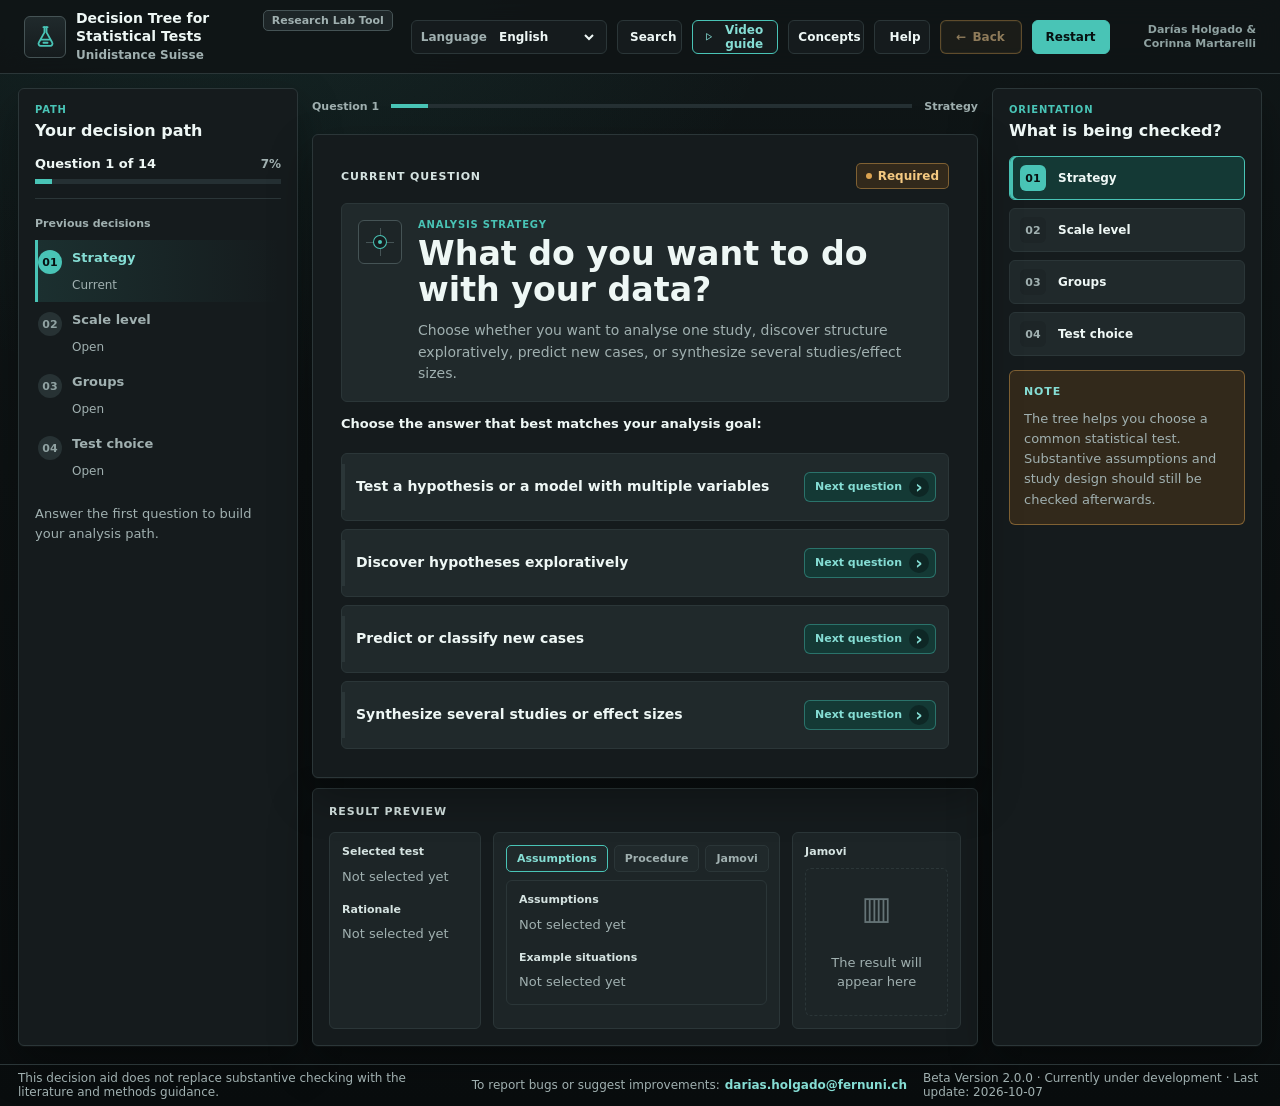
==== commit 7643f696: "Add contextual concepts guide" ====
--- a/index.html
+++ b/index.html
@@ -4,7 +4,7 @@
     <meta charset="UTF-8" />
     <meta name="viewport" content="width=device-width, initial-scale=1.0" />
     <title>Entscheidungsbaum statistischer Testverfahren</title>
-    <link rel="stylesheet" href="styles.css?v=20261007-video-guide" />
+    <link rel="stylesheet" href="styles.css?v=20261007-concepts-demo" />
   </head>
   <body>
     <main class="app-shell">
@@ -49,6 +49,13 @@
             </svg>
             <span data-i18n="videoGuideShort">Video</span>
           </button>
+          <button class="icon-button" id="conceptsButton" type="button" aria-label="Key concepts" title="Key concepts" aria-haspopup="dialog" aria-controls="conceptsDialog">
+            <svg viewBox="0 0 24 24" aria-hidden="true">
+              <path d="M12 7.5c-2.2-1.6-5-1.9-8-1.2v12c3-.7 5.8-.4 8 1.2 2.2-1.6 5-1.9 8-1.2v-12c-3-.7-5.8-.4-8 1.2z" />
+              <path d="M12 7.5v12" />
+            </svg>
+            <span>Concepts</span>
+          </button>
           <button class="icon-button" id="helpButton" type="button" aria-label="Hilfe öffnen" title="Hilfe">
             <svg viewBox="0 0 24 24" aria-hidden="true">
               <path d="M9.6 9a2.6 2.6 0 1 1 3.8 2.3c-.9.5-1.4 1.1-1.4 2.2" />
@@ -134,6 +141,7 @@
                 <p class="section-label" id="questionArea">Ausgangspunkt</p>
                 <h1 id="questionText"></h1>
                 <p id="questionHint"></p>
+                <div class="concept-links" id="questionConceptLinks" hidden></div>
               </div>
             </div>
 
@@ -270,6 +278,17 @@
       </footer>
     </main>
 
+    <aside class="video-invite" id="videoInvite" aria-labelledby="videoInviteTitle" hidden>
+      <button class="icon-button video-invite-close" id="closeVideoInviteButton" type="button" aria-label="Close video tip" title="Close video tip">
+        <svg viewBox="0 0 24 24" aria-hidden="true">
+          <path d="M6 6l12 12" />
+          <path d="M18 6L6 18" />
+        </svg>
+      </button>
+      <h2 id="videoInviteTitle" data-i18n="videoInviteTitle">Discover how to use the tool</h2>
+      <button class="text-button primary video-invite-action" id="watchVideoInviteButton" type="button" data-i18n="videoInviteAction">Watch video</button>
+    </aside>
+
     <dialog class="search-dialog" id="searchDialog" aria-labelledby="searchTitle">
       <button class="icon-button close-dialog" id="closeSearchButton" type="button" aria-label="Suche schließen" title="Schließen">
         <svg viewBox="0 0 24 24" aria-hidden="true">
@@ -285,6 +304,28 @@
       </label>
       <div class="search-results" id="searchResults" role="listbox"></div>
       <p class="search-empty" id="searchEmpty" data-i18n="searchEmpty" hidden>Kein passender Test gefunden.</p>
+    </dialog>
+
+    <dialog class="concepts-dialog" id="conceptsDialog" aria-labelledby="conceptsTitle">
+      <div class="concepts-header">
+        <div>
+          <p class="section-label" id="conceptsKicker">REFERENCE</p>
+          <h2 id="conceptsTitle">Key concepts</h2>
+        </div>
+        <button class="icon-button" id="closeConceptsButton" type="button" aria-label="Close concepts" title="Close concepts">
+          <svg viewBox="0 0 24 24" aria-hidden="true">
+            <path d="M6 6l12 12" />
+            <path d="M18 6L6 18" />
+          </svg>
+        </button>
+      </div>
+      <p class="concepts-intro" id="conceptsIntro">Measurement, design, and interpretation.</p>
+      <label class="concepts-search" for="conceptsSearch">
+        <span id="conceptsSearchLabel">Find a concept</span>
+        <input id="conceptsSearch" type="search" autocomplete="off" spellcheck="false" />
+      </label>
+      <div class="concepts-list" id="conceptsList"></div>
+      <p class="concepts-empty" id="conceptsEmpty" hidden>No matching concept found.</p>
     </dialog>
 
     <dialog class="help-dialog" id="helpDialog" aria-labelledby="helpTitle">
@@ -338,11 +379,12 @@
     </dialog>
 
     <div class="toast" id="toast" role="status" aria-live="polite"></div>
-    <script src="translations-extra.js?v=20261007-video-guide"></script>
+    <script src="translations-extra.js?v=20261007-video-invite"></script>
     <script src="scenarios.js?v=20260802-posthoc-reporting"></script>
     <script src="procedure-translations.js?v=20260802-posthoc-reporting"></script>
     <script src="apa-reporting.js?v=20260802-posthoc-reporting"></script>
     <script src="assumptions-details.js?v=20260802-posthoc-reporting"></script>
-    <script src="app.js?v=20261007-video-guide"></script>
+    <script src="concepts.js?v=20261007-concepts-demo"></script>
+    <script src="app.js?v=20261007-concepts-demo"></script>
   </body>
 </html>
--- a/styles.css
+++ b/styles.css
@@ -659,6 +659,66 @@
   line-height: 1.55;
 }
 
+.concept-links {
+  display: flex;
+  flex-wrap: wrap;
+  gap: 6px;
+  margin-top: 12px;
+}
+
+.concept-link {
+  display: inline-flex;
+  align-items: center;
+  gap: 7px;
+  min-height: 28px;
+  padding: 2px 8px 2px 3px;
+  border: 1px solid var(--line-strong);
+  border-radius: var(--radius);
+  background: rgba(73, 196, 182, 0.05);
+  color: var(--teal-strong);
+  font: inherit;
+  font-size: 11px;
+  font-weight: 720;
+  cursor: pointer;
+}
+
+.concept-link:hover,
+.concept-link:focus-visible {
+  border-color: var(--teal);
+  background: var(--teal-soft);
+  outline: none;
+}
+
+.concept-link-mark {
+  width: 20px;
+  height: 20px;
+  display: grid;
+  flex: 0 0 20px;
+  place-items: center;
+  border-radius: 50%;
+  background: var(--teal-soft);
+  color: var(--teal-strong);
+  font-size: 12px;
+  line-height: 1;
+}
+
+.concept-link.compact {
+  width: 28px;
+  min-width: 28px;
+  padding: 3px;
+}
+
+.concept-heading-row {
+  display: flex;
+  align-items: center;
+  gap: 6px;
+  margin-bottom: 10px;
+}
+
+.concept-heading-row h2 {
+  margin: 0;
+}
+
 .answers {
   --branch-count: 2;
   display: grid;
@@ -1298,6 +1358,159 @@
   box-shadow: var(--shadow);
 }
 
+.concepts-dialog {
+  position: fixed;
+  inset: 0 0 0 auto;
+  width: min(440px, 100vw);
+  max-width: none;
+  height: 100dvh;
+  max-height: none;
+  margin: 0;
+  padding: 22px 24px 32px;
+  overflow-y: auto;
+  overscroll-behavior: contain;
+  border: 0;
+  border-left: 1px solid var(--line-strong);
+  border-radius: 0;
+  background: var(--surface);
+  color: var(--ink);
+  box-shadow: var(--shadow);
+}
+
+.concepts-dialog::backdrop {
+  background: rgba(3, 8, 9, 0.58);
+}
+
+.concepts-header {
+  display: flex;
+  align-items: start;
+  justify-content: space-between;
+  gap: 12px;
+}
+
+.concepts-header h2 {
+  margin: 0;
+  font-size: 22px;
+  line-height: 1.15;
+}
+
+.concepts-intro {
+  margin: 10px 0 20px;
+  color: var(--muted);
+  font-size: 13px;
+  line-height: 1.5;
+}
+
+.concepts-search {
+  display: grid;
+  gap: 8px;
+  margin-bottom: 14px;
+  color: var(--ink);
+  font-size: 12px;
+  font-weight: 720;
+}
+
+.concepts-search input {
+  width: 100%;
+  min-height: 38px;
+  padding: 8px 10px;
+  border: 1px solid var(--line-strong);
+  border-radius: var(--radius);
+  outline: none;
+  background: var(--surface-soft);
+  color: var(--ink);
+  font: inherit;
+  font-weight: 500;
+}
+
+.concepts-search input:focus-visible {
+  border-color: var(--teal);
+}
+
+.concepts-list details {
+  border-bottom: 1px solid var(--line);
+}
+
+.concepts-list summary {
+  padding: 14px 2px;
+  color: var(--ink);
+  font-size: 14px;
+  font-weight: 730;
+  line-height: 1.4;
+  cursor: pointer;
+}
+
+.concepts-list details[open] summary {
+  color: var(--teal-strong);
+}
+
+.concepts-list summary:focus-visible {
+  outline: 2px solid var(--teal);
+  outline-offset: 2px;
+}
+
+.concept-definition,
+.concept-example p,
+.concepts-empty {
+  margin: 0;
+  color: var(--muted);
+  font-size: 13px;
+  line-height: 1.55;
+}
+
+.concept-definition {
+  margin-bottom: 14px;
+}
+
+.concept-example {
+  margin: 0 0 14px;
+}
+
+.concept-example h3 {
+  margin: 0 0 4px;
+  color: var(--ink);
+  font-size: 11px;
+  font-weight: 760;
+}
+
+.concepts-empty {
+  padding: 14px 0;
+}
+
+.video-invite {
+  position: fixed;
+  right: 20px;
+  bottom: max(20px, env(safe-area-inset-bottom));
+  z-index: 6;
+  width: min(320px, calc(100vw - 32px));
+  padding: 18px;
+  border: 1px solid var(--teal);
+  border-radius: var(--radius);
+  background: var(--surface-raised);
+  box-shadow: var(--shadow);
+}
+
+.video-invite h2 {
+  margin: 0 34px 14px 0;
+  font-size: 16px;
+  line-height: 1.35;
+}
+
+.video-invite-close {
+  position: absolute;
+  top: 10px;
+  right: 10px;
+  min-width: 28px;
+  min-height: 28px;
+  padding: 0;
+}
+
+.video-invite-action {
+  padding: 8px 14px;
+  font-size: 12px;
+  font-weight: 720;
+}
+
 .help-dialog {
   width: min(800px, calc(100vw - 32px));
   max-height: calc(100dvh - 32px);
@@ -1566,13 +1779,13 @@
   }
 
   .language-control {
-    grid-column: 1 / 7;
+    grid-column: 1 / -1;
     min-width: 0;
     padding: 0 8px;
   }
 
   .top-actions .icon-button {
-    grid-column: span 2;
+    grid-column: span 3;
     width: 100%;
     padding: 0;
   }
@@ -1736,6 +1949,11 @@
 }
 
 @media (max-width: 520px) {
+  .concepts-dialog {
+    width: 100vw;
+    padding: 18px 16px 28px;
+  }
+
   .topbar,
   .workspace,
   .lab-footer {
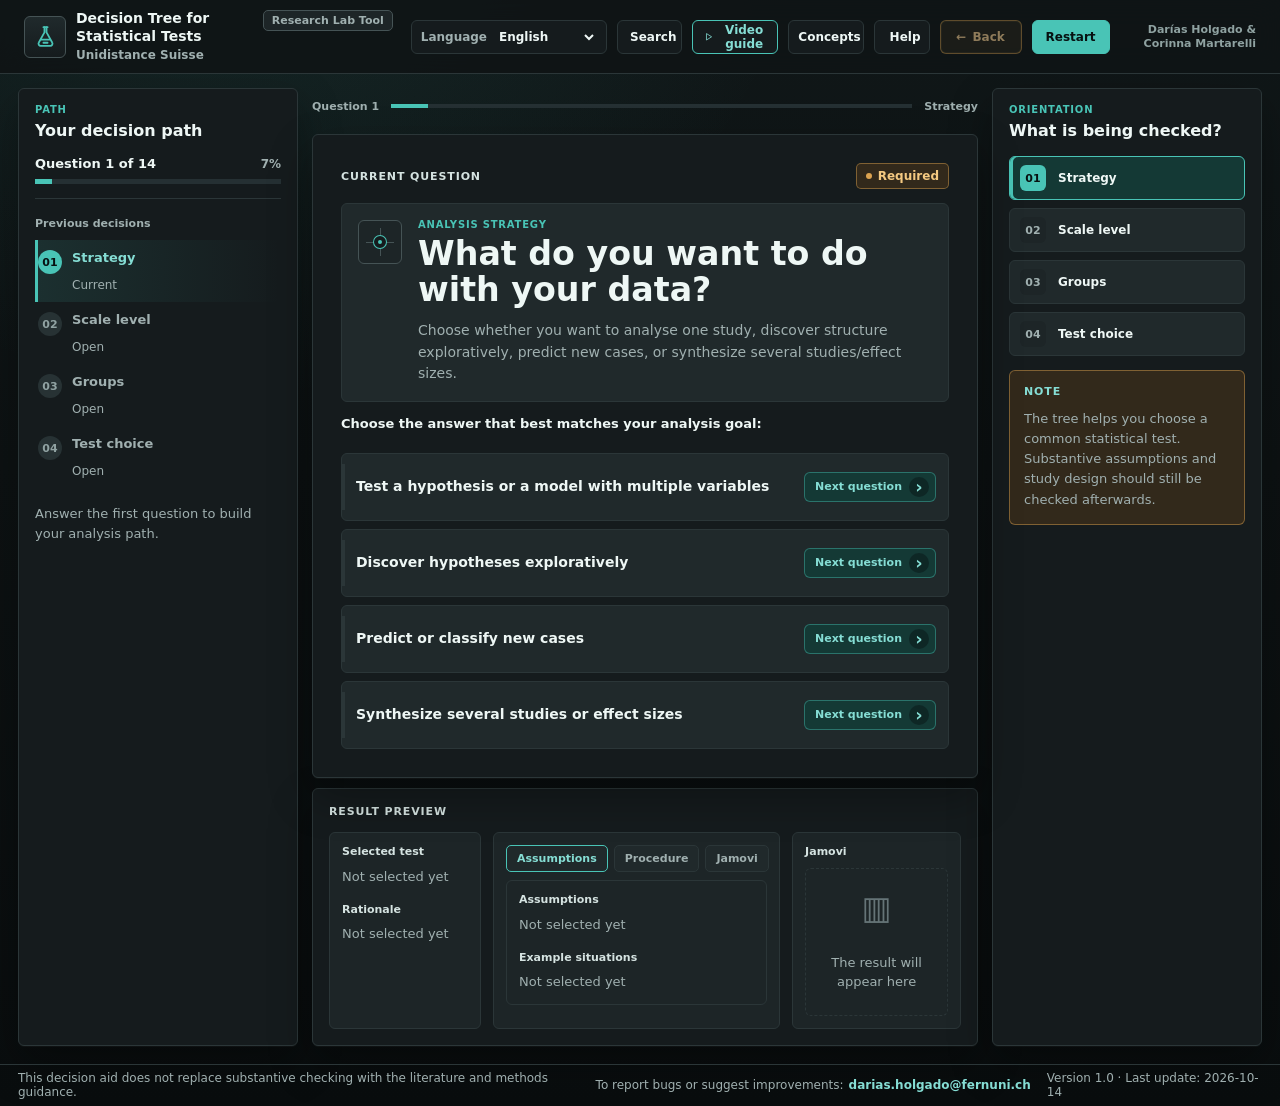
==== commit 5b64ce96: "Mark website as version 1.0" ====
--- a/index.html
+++ b/index.html
@@ -274,7 +274,7 @@
           <span data-i18n="footerContact">Fehler oder Verbesserungsvorschläge:</span>
           <a href="mailto:darias.holgado@fernuni.ch">darias.holgado@fernuni.ch</a>
         </span>
-        <span>Beta Version 2.0.0 · Currently under development · Last update: 2026-10-07</span>
+        <span>Version 1.0 · Last update: 2026-10-14</span>
       </footer>
     </main>
 
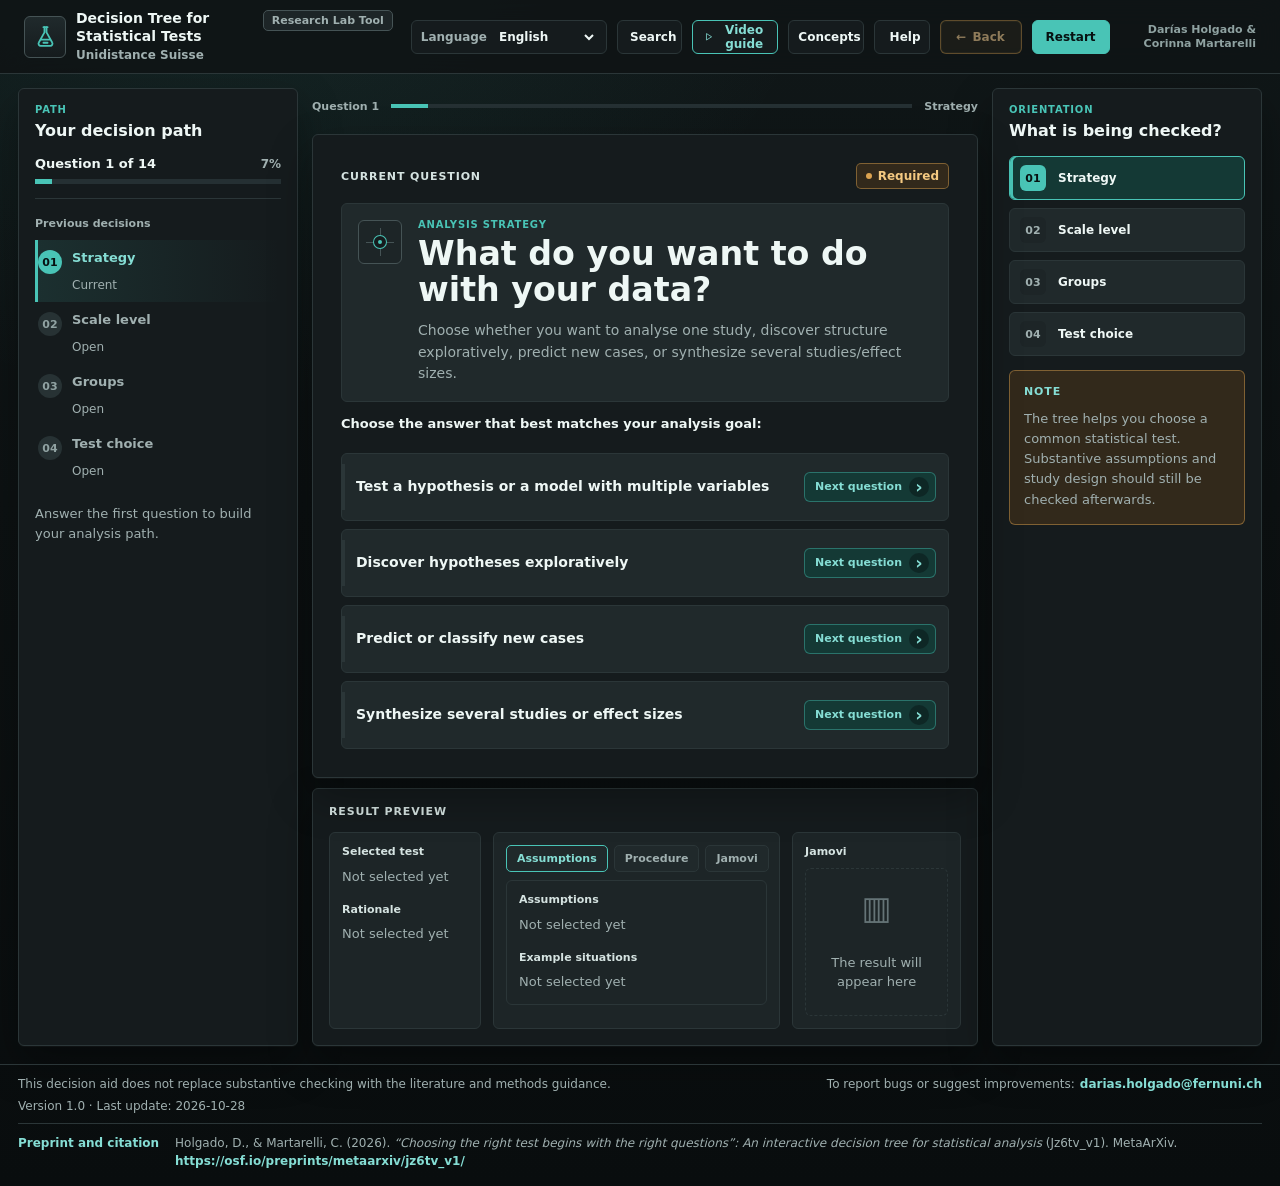
==== commit 8253cc06: "Add preprint citation to website footer" ====
--- a/index.html
+++ b/index.html
@@ -4,7 +4,7 @@
     <meta charset="UTF-8" />
     <meta name="viewport" content="width=device-width, initial-scale=1.0" />
     <title>Entscheidungsbaum statistischer Testverfahren</title>
-    <link rel="stylesheet" href="styles.css?v=20261007-concepts-demo" />
+    <link rel="stylesheet" href="styles.css?v=20261028-preprint" />
   </head>
   <body>
     <main class="app-shell">
@@ -215,6 +215,13 @@
                   </label>
                 </div>
                 <pre class="procedure-output"><code id="procedureOutput"></code></pre>
+                <div class="procedure-download" id="rProjectDownload" hidden>
+                  <span data-i18n="rProjectContents">R Markdown notebook and example datasets</span>
+                  <div class="r-project-links">
+                    <a class="dataset-download-link" href="r-notebook/" target="_blank" rel="noopener noreferrer" hreflang="en" data-i18n="viewRNotebook">View R notebook online (English)</a>
+                    <a class="dataset-download-link" href="assets/downloads/decision-tree-r-project.zip" download data-i18n="downloadRProject">Download R project (.zip)</a>
+                  </div>
+                </div>
               </section>
               <section class="scenario-section" id="scenarioSection">
                 <h2 data-i18n="scenarioHeading">Beispielsituationen</h2>
@@ -269,12 +276,18 @@
         </aside>
       </section>
       <footer class="lab-footer">
-        <span data-i18n="footerNote">Diese Entscheidungshilfe ersetzt nicht die inhaltliche Prüfung durch Fachliteratur und Methodenlehre.</span>
-        <span class="footer-contact">
-          <span data-i18n="footerContact">Fehler oder Verbesserungsvorschläge:</span>
-          <a href="mailto:darias.holgado@fernuni.ch">darias.holgado@fernuni.ch</a>
-        </span>
-        <span>Version 1.0 · Last update: 2026-10-14</span>
+        <div class="footer-meta">
+          <span data-i18n="footerNote">Diese Entscheidungshilfe ersetzt nicht die inhaltliche Prüfung durch Fachliteratur und Methodenlehre.</span>
+          <span class="footer-contact">
+            <span data-i18n="footerContact">Fehler oder Verbesserungsvorschläge:</span>
+            <a href="mailto:darias.holgado@fernuni.ch">darias.holgado@fernuni.ch</a>
+          </span>
+          <span class="footer-release"><span data-i18n="footerVersionLabel">Version</span> 1.0 · <span data-i18n="footerUpdatedLabel">Letzte Aktualisierung</span>: <time datetime="2026-10-28">2026-10-28</time></span>
+        </div>
+        <div class="footer-preprint">
+          <span class="footer-preprint-label" data-i18n="footerPreprintLabel">Preprint und Zitierhinweis</span>
+          <p>Holgado, D., &amp; Martarelli, C. (2026). <cite>&ldquo;Choosing the right test begins with the right questions&rdquo;: An interactive decision tree for statistical analysis</cite> (Jz6tv_v1). MetaArXiv. <a href="https://osf.io/preprints/metaarxiv/jz6tv_v1/" target="_blank" rel="noopener noreferrer">https://osf.io/preprints/metaarxiv/jz6tv_v1/</a></p>
+        </div>
       </footer>
     </main>
 
@@ -341,6 +354,13 @@
         Pfad links bleibt sichtbar, damit Sie nachvollziehen können, warum ein
         Test vorgeschlagen wird.
       </p>
+      <div class="help-resource">
+        <h3 data-i18n="rProjectHeading">R companion project</h3>
+        <div class="r-project-links">
+          <a class="dataset-download-link" href="r-notebook/" target="_blank" rel="noopener noreferrer" hreflang="en" data-i18n="viewRNotebook">View R notebook online (English)</a>
+          <a class="dataset-download-link" href="assets/downloads/decision-tree-r-project.zip" download data-i18n="downloadRProject">Download R project (.zip)</a>
+        </div>
+      </div>
       <div class="guide-video-block">
         <h3 id="videoGuideHeading" data-i18n="videoGuideTitle">Videoanleitung</h3>
         <video id="guideVideo" controls preload="none" playsinline poster="assets/video/guide-poster-en.jpg" aria-labelledby="videoGuideHeading"></video>
@@ -379,12 +399,12 @@
     </dialog>
 
     <div class="toast" id="toast" role="status" aria-live="polite"></div>
-    <script src="translations-extra.js?v=20261007-video-invite"></script>
-    <script src="scenarios.js?v=20260802-posthoc-reporting"></script>
+    <script src="translations-extra.js?v=20261028-preprint"></script>
+    <script src="scenarios.js?v=20261019-sleep-time"></script>
     <script src="procedure-translations.js?v=20260802-posthoc-reporting"></script>
     <script src="apa-reporting.js?v=20260802-posthoc-reporting"></script>
     <script src="assumptions-details.js?v=20260802-posthoc-reporting"></script>
-    <script src="concepts.js?v=20261007-concepts-demo"></script>
-    <script src="app.js?v=20261007-concepts-demo"></script>
+    <script src="concepts.js?v=20261014-sidedness"></script>
+    <script src="app.js?v=20261028-preprint"></script>
   </body>
 </html>
--- a/styles.css
+++ b/styles.css
@@ -1189,6 +1189,35 @@
   overflow-wrap: anywhere;
 }
 
+.procedure-download,
+.help-resource {
+  display: flex;
+  align-items: center;
+  justify-content: space-between;
+  flex-wrap: wrap;
+  gap: 12px;
+  margin-top: 12px;
+  padding-top: 12px;
+  border-top: 1px solid var(--line);
+}
+
+.procedure-download span {
+  color: var(--muted);
+  font-size: 12px;
+}
+
+.r-project-links {
+  display: flex;
+  flex-wrap: wrap;
+  gap: 8px;
+}
+
+.procedure-download .dataset-download-link,
+.help-resource .dataset-download-link {
+  max-width: 100%;
+  text-align: center;
+}
+
 .jamovi-screenshot {
   margin: -8px 0 28px;
   position: relative;
@@ -1316,14 +1345,20 @@
 
 .lab-footer {
   min-height: 42px;
+  display: grid;
+  gap: 10px;
+  padding: 12px 18px 16px;
+  border-top: 1px solid var(--line);
+  color: var(--muted);
+  font-size: 12px;
+}
+
+.footer-meta {
   display: flex;
   align-items: center;
   justify-content: space-between;
-  gap: 16px;
-  padding: 0 18px;
-  border-top: 1px solid var(--line);
-  color: var(--muted);
-  font-size: 12px;
+  flex-wrap: wrap;
+  gap: 8px 20px;
 }
 
 .footer-contact {
@@ -1333,14 +1368,38 @@
   white-space: nowrap;
 }
 
-.footer-contact a {
+.footer-preprint {
+  display: flex;
+  align-items: baseline;
+  gap: 8px 16px;
+  padding-top: 10px;
+  border-top: 1px solid var(--line);
+  line-height: 1.5;
+}
+
+.footer-preprint-label {
+  flex: 0 0 auto;
+  color: var(--teal-strong);
+  font-weight: 760;
+}
+
+.footer-preprint p {
+  min-width: 0;
+  margin: 0;
+  overflow-wrap: anywhere;
+}
+
+.footer-contact a,
+.footer-preprint a {
   color: var(--teal-strong);
   font-weight: 760;
   text-decoration: none;
 }
 
 .footer-contact a:hover,
-.footer-contact a:focus-visible {
+.footer-contact a:focus-visible,
+.footer-preprint a:hover,
+.footer-preprint a:focus-visible {
   color: var(--teal);
   text-decoration: underline;
   outline: none;
@@ -1619,6 +1678,15 @@
   border-radius: var(--radius);
 }
 
+.help-resource {
+  margin-top: 20px;
+  padding-top: 16px;
+}
+
+.help-resource h3 {
+  margin: 0;
+}
+
 .search-field {
   display: grid;
   gap: 7px;
@@ -1968,9 +2036,18 @@
   }
 
   .lab-footer {
+    padding: 10px 14px;
+  }
+
+  .footer-meta,
+  .footer-preprint {
     align-items: flex-start;
     flex-direction: column;
-    padding: 10px 14px;
+  }
+
+  .footer-contact {
+    flex-wrap: wrap;
+    white-space: normal;
   }
 }
 
